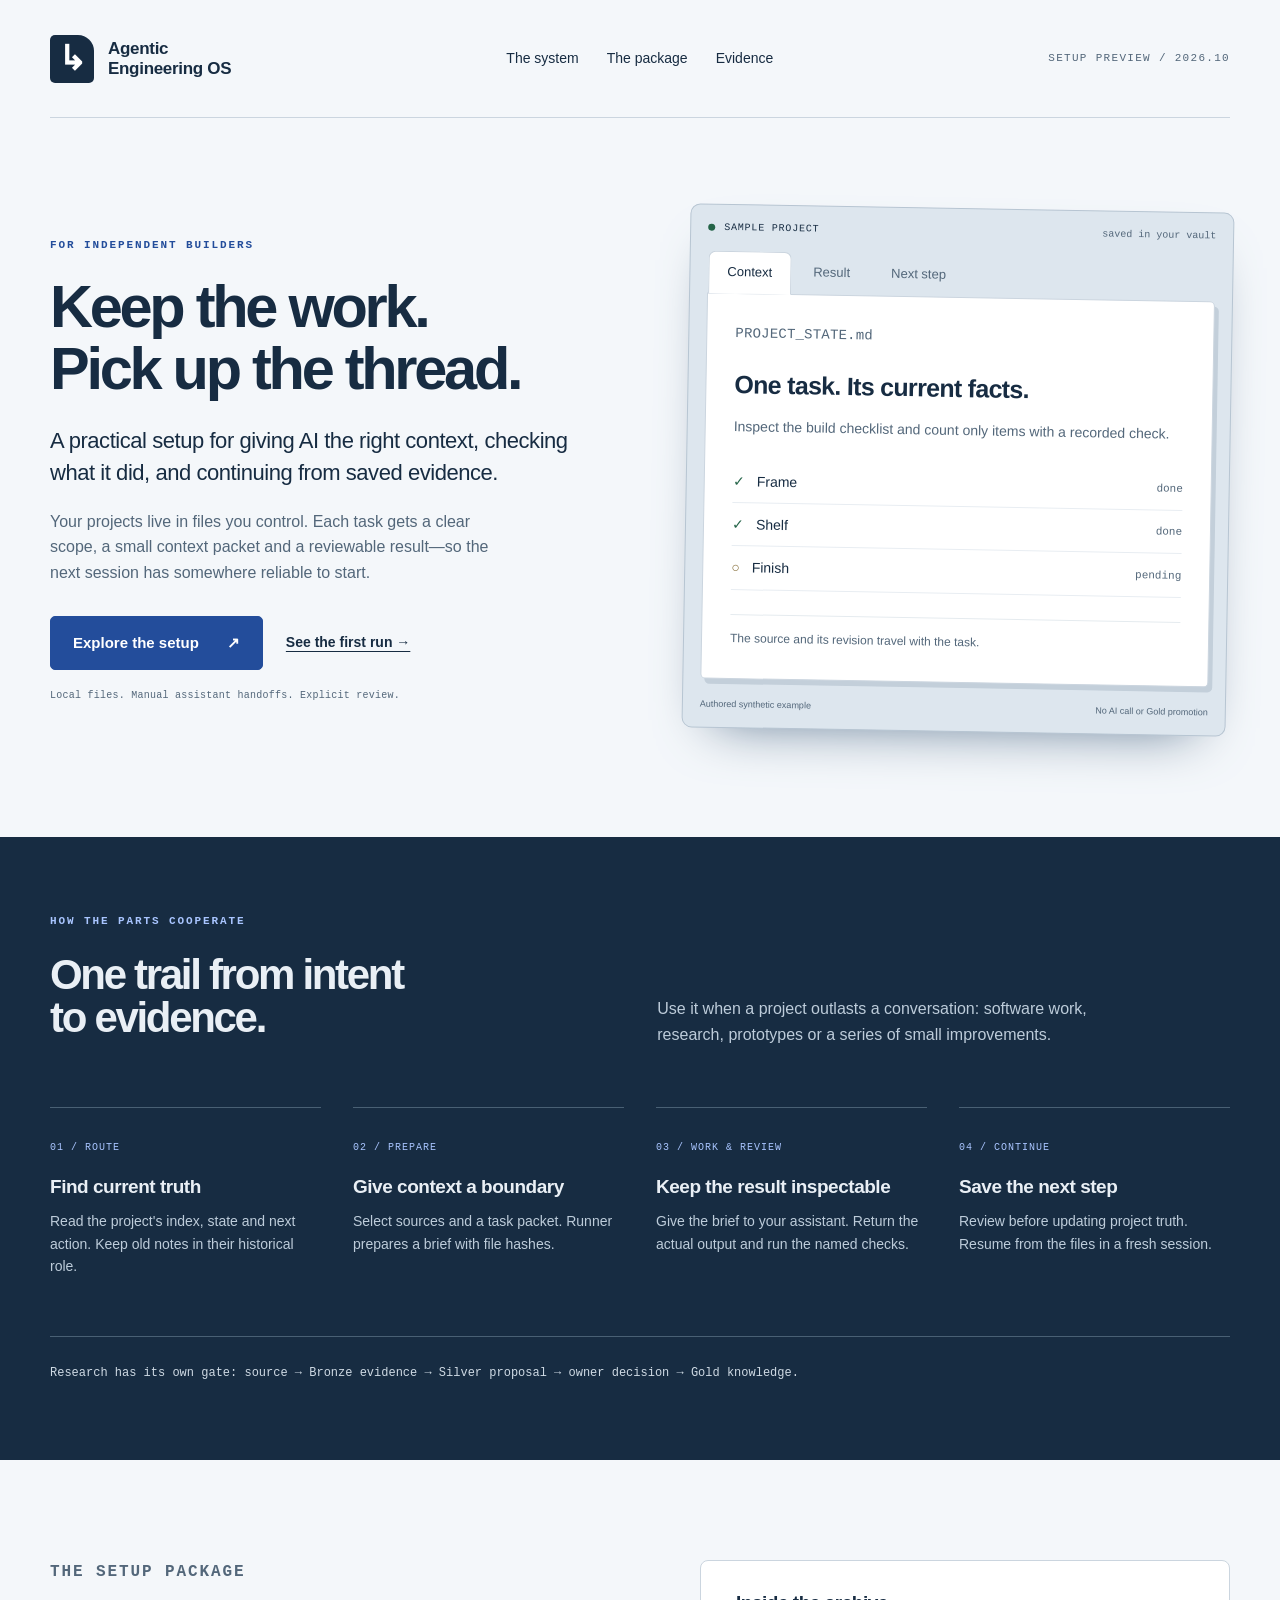
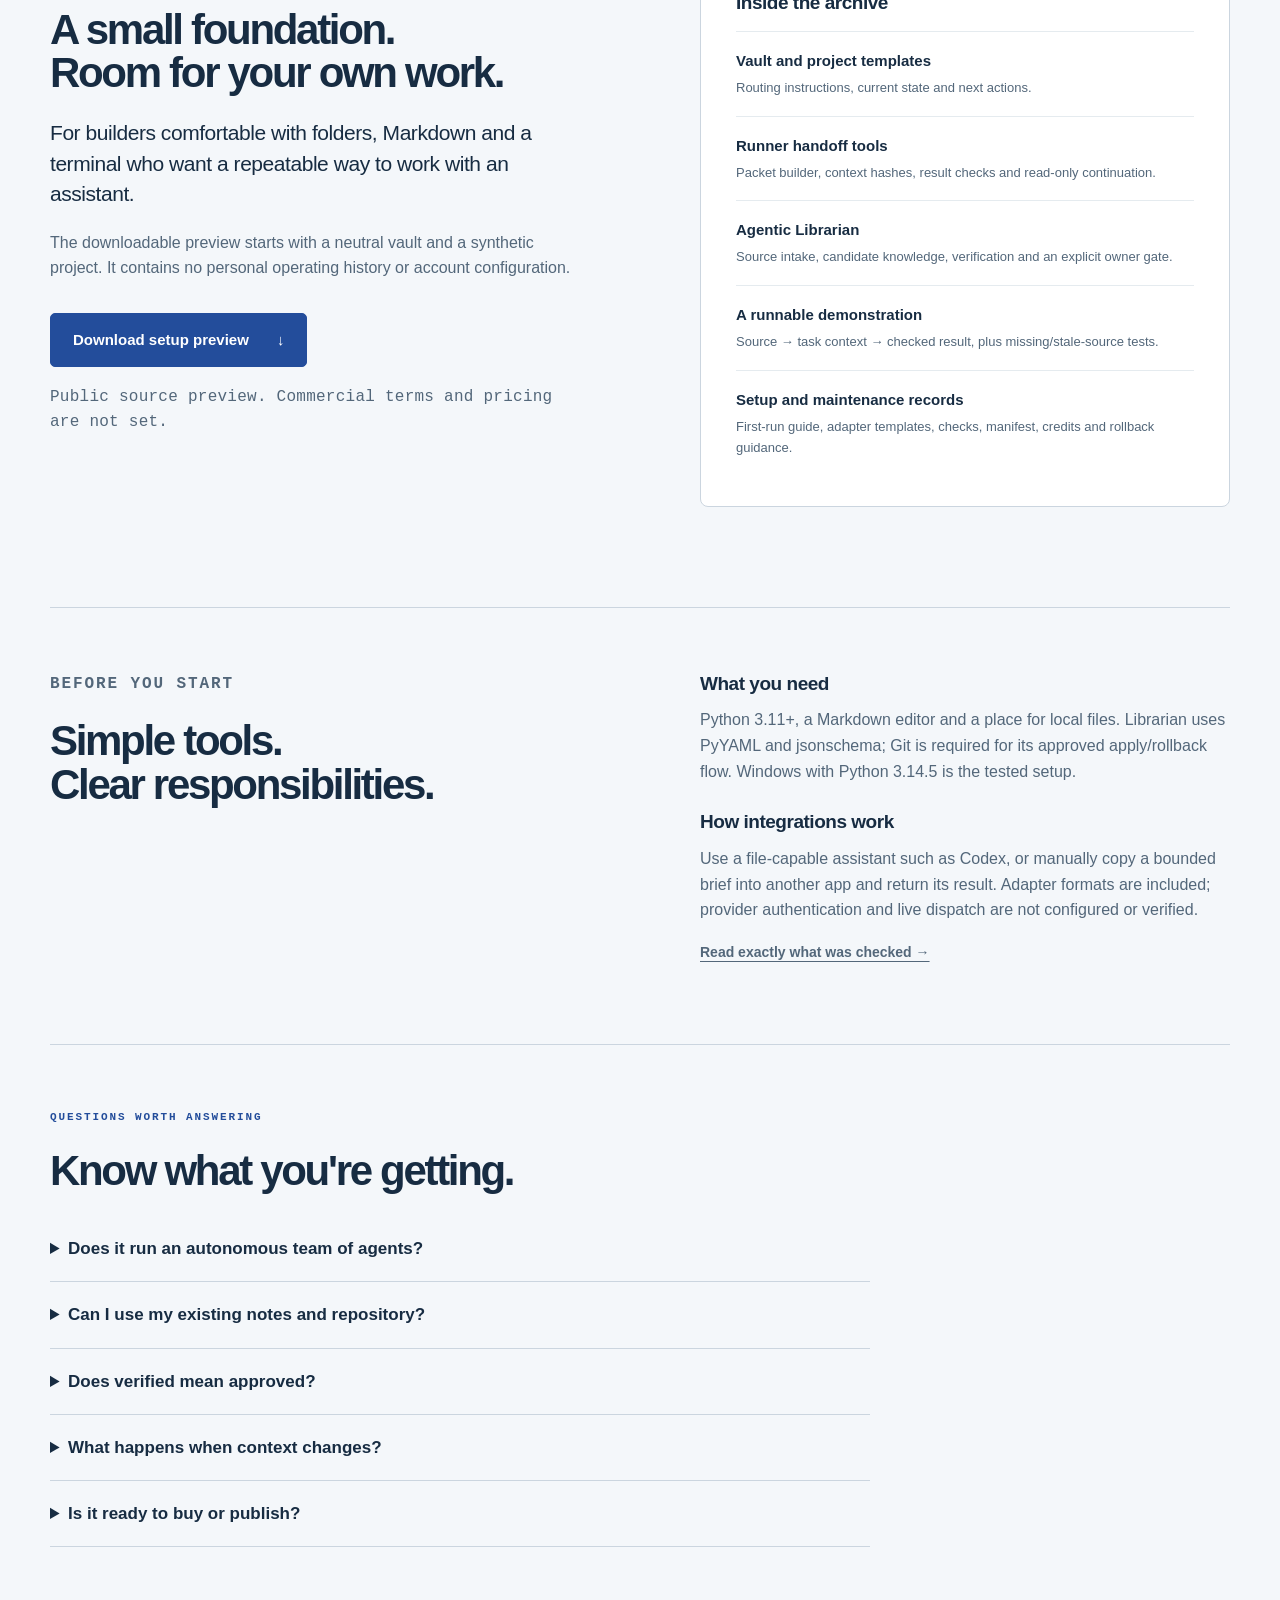
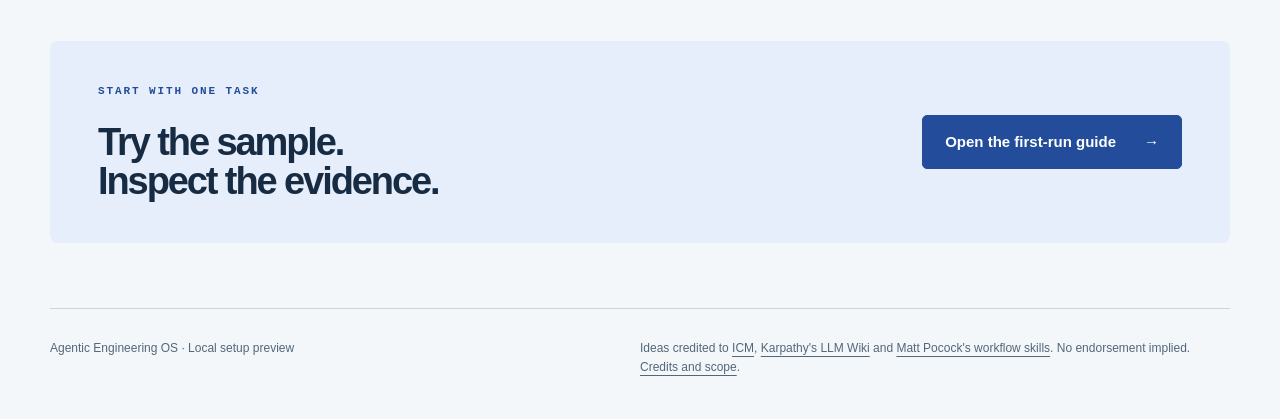
==== site/index.html @ cfbbdd28 "Initial public setup preview" ====
<!doctype html>
<html lang="en">
<head><meta charset="utf-8"><meta name="viewport" content="width=device-width,initial-scale=1"><meta name="description" content="A file-based setup for independent builders coordinating ongoing work with AI."><title>Agentic Engineering OS — a setup for work you can continue</title><link rel="stylesheet" href="style.css"></head>
<body>
<a class="skip" href="#main">Skip to content</a>
<header class="wrap masthead"><a class="brand" href="index.html"><span class="mark" aria-hidden="true">↳</span><span>Agentic<br>Engineering OS</span></a><nav aria-label="Main"><a href="#system">The system</a><a href="#package">The package</a><a href="verification.html">Evidence</a></nav><span class="edition">SETUP PREVIEW / 2026.10</span></header>
<main id="main">
<section class="wrap hero">
 <div class="hero-copy"><p class="eyebrow">FOR INDEPENDENT BUILDERS</p><h1>Keep the work.<br>Pick up the thread.</h1><p class="lead">A practical setup for giving AI the right context, checking what it did, and continuing from saved evidence.</p><p class="intro">Your projects live in files you control. Each task gets a clear scope, a small context packet and a reviewable result—so the next session has somewhere reliable to start.</p><div class="actions"><a class="button" href="#package">Explore the setup <span aria-hidden="true">↗</span></a><a class="text-link" href="first-run.html">See the first run →</a></div><p class="caption">Local files. Manual assistant handoffs. Explicit review.</p></div>
 <div class="preview" aria-label="Interactive synthetic workflow preview"><div class="preview-top"><span class="dot"></span> SAMPLE PROJECT <span>saved in your vault</span></div><div class="tabs" role="tablist" aria-label="Sample project records"><button id="tab-context" role="tab" aria-controls="context" aria-selected="true">Context</button><button id="tab-result" role="tab" aria-controls="result" aria-selected="false" tabindex="-1">Result</button><button id="tab-next" role="tab" aria-controls="next" aria-selected="false" tabindex="-1">Next step</button></div><div class="paper">
  <div id="context" role="tabpanel" aria-labelledby="tab-context"><p class="file">PROJECT_STATE.md</p><h2>One task. Its current facts.</h2><p>Inspect the build checklist and count only items with a recorded check.</p><ul class="checklist"><li><span class="check">✓</span> Frame <span>done</span></li><li><span class="check">✓</span> Shelf <span>done</span></li><li><span class="pending">○</span> Finish <span>pending</span></li></ul><p class="note">The source and its revision travel with the task.</p></div>
  <div id="result" role="tabpanel" aria-labelledby="tab-result" hidden><p class="file">artifacts/report.md</p><h2>Two checked items.<br>One still pending.</h2><p>The demonstration counts the source rows and saves a report with the source path and SHA-256.</p><div class="status">Candidate result saved</div><p class="note">A passed file check is evidence. Independent review and owner acceptance remain separate.</p></div>
  <div id="next" role="tabpanel" aria-labelledby="tab-next" hidden><p class="file">worker_result.json</p><h2>A clear place to continue.</h2><p>Review the remaining item and the pending knowledge proposal. Keep the old source and result intact.</p><div class="status neutral">Owner decision: pending</div><p class="note">A fresh review checks current source bytes. Missing or changed evidence is called out before continuing.</p></div>
 </div><div class="preview-bottom"><span>Authored synthetic example</span><span>No AI call or Gold promotion</span></div></div>
</section>
<section class="band" id="system"><div class="wrap"><div class="section-intro"><p class="eyebrow">HOW THE PARTS COOPERATE</p><h2>One trail from intent<br>to evidence.</h2><p>Use it when a project outlasts a conversation: software work, research, prototypes or a series of small improvements.</p></div><ol class="flow"><li><span>01 / ROUTE</span><h3>Find current truth</h3><p>Read the project's index, state and next action. Keep old notes in their historical role.</p></li><li><span>02 / PREPARE</span><h3>Give context a boundary</h3><p>Select sources and a task packet. Runner prepares a brief with file hashes.</p></li><li><span>03 / WORK & REVIEW</span><h3>Keep the result inspectable</h3><p>Give the brief to your assistant. Return the actual output and run the named checks.</p></li><li><span>04 / CONTINUE</span><h3>Save the next step</h3><p>Review before updating project truth. Resume from the files in a fresh session.</p></li></ol><p class="band-note">Research has its own gate: source → Bronze evidence → Silver proposal → owner decision → Gold knowledge.</p></div></section>
<section class="wrap offer" id="package"><div><p class="eyebrow">THE SETUP PACKAGE</p><h2>A small foundation.<br>Room for your own work.</h2><p class="lead small">For builders comfortable with folders, Markdown and a terminal who want a repeatable way to work with an assistant.</p><p>The downloadable preview starts with a neutral vault and a synthetic project. It contains no personal operating history or account configuration.</p><a class="button" href="downloads/agentic-engineering-os-2026.10.08-public.1.zip" download>Download setup preview <span aria-hidden="true">↓</span></a><p class="caption">Public source preview. Commercial terms and pricing are not set.</p></div><div class="contents"><h3>Inside the archive</h3><ul><li><strong>Vault and project templates</strong><span>Routing instructions, current state and next actions.</span></li><li><strong>Runner handoff tools</strong><span>Packet builder, context hashes, result checks and read-only continuation.</span></li><li><strong>Agentic Librarian</strong><span>Source intake, candidate knowledge, verification and an explicit owner gate.</span></li><li><strong>A runnable demonstration</strong><span>Source → task context → checked result, plus missing/stale-source tests.</span></li><li><strong>Setup and maintenance records</strong><span>First-run guide, adapter templates, checks, manifest, credits and rollback guidance.</span></li></ul></div></section>
<section class="wrap requirements"><div><p class="eyebrow">BEFORE YOU START</p><h2>Simple tools.<br>Clear responsibilities.</h2></div><div><h3>What you need</h3><p>Python 3.11+, a Markdown editor and a place for local files. Librarian uses PyYAML and jsonschema; Git is required for its approved apply/rollback flow. Windows with Python 3.14.5 is the tested setup.</p><h3>How integrations work</h3><p>Use a file-capable assistant such as Codex, or manually copy a bounded brief into another app and return its result. Adapter formats are included; provider authentication and live dispatch are not configured or verified.</p><p><a class="text-link" href="verification.html">Read exactly what was checked →</a></p></div></section>
<section class="wrap faq"><p class="eyebrow">QUESTIONS WORTH ANSWERING</p><h2>Know what you're getting.</h2><details><summary>Does it run an autonomous team of agents?</summary><p>No. The portable tools prepare and verify files. You or your assistant invoke the work. No model, paid service, scheduler or general worker sandbox is installed.</p></details><details><summary>Can I use my existing notes and repository?</summary><p>Yes. Start beside them, run the sample, and bring across only the templates and tools you choose. Keep project code in its existing repository. Never replace an existing vault wholesale.</p></details><details><summary>Does verified mean approved?</summary><p>No. Mechanical checks, independent review, owner acceptance and release are separate. Librarian proposals remain pending until the owner makes the exact decision.</p></details><details><summary>What happens when context changes?</summary><p>The handoff freshness check refuses changed or missing source files. Preserve the old evidence, inspect the change, and prepare a fresh authorized packet. A missing result is unknown, not proof nothing ran.</p></details><details><summary>Is it ready to buy or publish?</summary><p>This is a tested local setup preview. Pricing, commercial license/distribution terms and any support offer still need an owner decision. No customer outcomes, performance guarantees or live integrations are claimed.</p></details></section>
<section class="wrap closing"><div><p class="eyebrow">START WITH ONE TASK</p><h2>Try the sample.<br>Inspect the evidence.</h2></div><a class="button" href="first-run.html">Open the first-run guide <span aria-hidden="true">→</span></a></section>
</main><footer class="wrap"><p>Agentic Engineering OS · Local setup preview</p><p>Ideas credited to <a href="https://arxiv.org/abs/2603.16021v2">ICM</a>, <a href="https://gist.github.com/karpathy/442a6bf555914893e9891c11519de94f">Karpathy's LLM Wiki</a> and <a href="https://github.com/mattpocock/skills">Matt Pocock's workflow skills</a>. No endorsement implied. <a href="sources.html">Credits and scope</a>.</p></footer><script src="preview.js"></script>
</body></html>
---- site/style.css ----
:root{--paper:#f4f7fa;--ink:#172c42;--muted:#53677a;--line:#cbd5df;--blue:#234d9b;--blue-soft:#e6eefb;--green:#246448;--white:#fff;--sans:"Segoe UI",Arial,sans-serif;--display:Arial,"Segoe UI",sans-serif;--mono:Consolas,"Courier New",monospace}*{box-sizing:border-box}html{scroll-behavior:smooth;scroll-padding-top:24px}body{margin:0;background:var(--paper);color:var(--ink);font:17px/1.6 var(--sans)}a{color:inherit;text-underline-offset:4px}button{font:inherit}a:focus-visible,button:focus-visible,summary:focus-visible{outline:3px solid var(--blue);outline-offset:5px}.skip{position:fixed;top:-80px;left:18px;background:white;padding:10px;z-index:10}.skip:focus{top:10px}.wrap{width:min(1180px,calc(100% - 72px));margin-inline:auto}.masthead{display:flex;align-items:center;justify-content:space-between;gap:25px;min-height:118px;border-bottom:1px solid var(--line)}.brand{display:flex;align-items:center;gap:14px;text-decoration:none;font-weight:650;line-height:1.15;letter-spacing:-.3px;font-size:17px}.mark{width:44px;height:48px;background:var(--ink);color:white;display:grid;place-items:center;font-size:34px;border-radius:5px 16px 5px 5px}.masthead nav{display:flex;gap:28px;font-size:14px}.masthead nav a{text-decoration:none}.masthead nav a:hover{text-decoration:underline}.edition,.eyebrow,.file,.flow>li>span,.caption{font-family:var(--mono);font-size:11px;letter-spacing:1.3px}.edition{color:var(--muted)}.hero{display:grid;grid-template-columns:1.04fr 1fr;gap:70px;align-items:center;padding-block:90px 105px}.eyebrow{font-size:11px;letter-spacing:1.9px;color:var(--blue);font-weight:bold;margin:0 0 22px}h1,h2,h3,p{margin-top:0}h1,h2{font-family:var(--display);letter-spacing:-.055em;line-height:1.03}h1{font-size:clamp(45px,4.65vw,65px);margin-bottom:26px}h2{font-size:42px;margin-bottom:24px}h3{font-size:19px;letter-spacing:-.025em;line-height:1.25;margin-bottom:12px}.lead{font-size:22px;line-height:1.45;letter-spacing:-.45px;margin-bottom:20px}.intro{color:var(--muted);font-size:16px;max-width:440px}.actions{display:flex;align-items:center;gap:23px;flex-wrap:wrap;margin-top:30px}.button{display:inline-flex;align-items:center;justify-content:space-between;gap:28px;min-height:54px;background:var(--blue);color:white;padding:13px 22px;border:1px solid var(--blue);border-radius:5px;text-decoration:none;font-size:15px;font-weight:600}.button:hover{background:#193b7b}.text-link{font-size:14px;font-weight:600}.caption{font-size:10px;color:var(--muted);letter-spacing:.25px;margin:18px 0 0}.preview{background:#dde6ee;border:1px solid #b7c5d2;border-radius:10px;box-shadow:0 24px 55px -32px #526d89;transform:rotate(1deg);max-width:100%;padding:0 17px 16px}.preview-top{display:flex;gap:9px;align-items:center;padding:17px 0;font:10px var(--mono);letter-spacing:.8px}.preview-top>span:last-child{margin-left:auto;letter-spacing:0;color:var(--muted)}.dot{height:7px;width:7px;border-radius:50%;background:var(--green)}.tabs{display:flex;gap:3px;padding-left:1px}.tabs button{border:1px solid transparent;background:none;font-size:13px;padding:10px 18px;cursor:pointer;color:var(--muted);border-radius:7px 7px 0 0}.tabs [aria-selected=true]{background:var(--white);color:var(--ink);border-color:var(--line);border-bottom-color:white;position:relative;top:1px}.paper{background:white;border:1px solid var(--line);border-radius:0 5px 5px 5px;padding:28px 28px 18px;min-height:365px;box-shadow:4px 5px 0 #c3cfda}.file{color:var(--muted);font-size:10px;letter-spacing:.2px;margin-bottom:25px}.paper h2{font:600 25px/1.2 var(--sans);letter-spacing:-.7px;margin-bottom:16px}.paper p{font-size:14px;color:var(--muted)}.paper .note{margin-top:24px;font-size:12px;border-top:1px solid #e5ebef;padding-top:14px}.checklist{list-style:none;padding:0;margin:22px 0}.checklist li{display:flex;align-items:center;gap:12px;font-size:14px;padding:10px 0;border-bottom:1px solid #e8edf2}.checklist li>span:last-child{margin-left:auto;font:11px var(--mono);color:var(--muted)}.check{color:var(--green)}.pending{color:#846c36}.preview-bottom{display:flex;justify-content:space-between;gap:10px;margin-top:18px;font-size:9px;color:var(--muted)}.status{background:var(--blue-soft);color:var(--blue);font:12px var(--mono);padding:16px;margin-top:25px;border-left:3px solid var(--blue)}.status.neutral{background:#eff2f5;color:var(--ink);border-color:#8295a7}.band{background:var(--ink);color:#e9eff5;padding:76px 0}.band .eyebrow{color:#a9c5ff}.section-intro{display:grid;grid-template-columns:1fr 1.2fr;column-gap:130px;align-items:end}.section-intro .eyebrow{grid-column:1/-1}.section-intro p:last-child{max-width:440px;color:#bdccda;font-size:16px}.flow{padding:0;list-style:none;display:grid;grid-template-columns:repeat(4,1fr);gap:32px;margin:44px 0}.flow>li{border-top:1px solid #496074;padding-top:23px}.flow>li>span{color:#a9c5ff;font-size:10px;letter-spacing:1px}.flow h3{margin-top:16px;font-size:19px}.flow p{font-size:14px;color:#bdccda;line-height:1.6}.band-note{font:12px/1.8 var(--mono);padding-top:26px;border-top:1px solid #496074;color:#cfdae4;margin-bottom:0}.offer{padding-block:100px;display:grid;grid-template-columns:1fr 1fr;gap:120px}.offer p{font-size:16px;color:var(--muted)}.offer .small{font-size:21px;color:var(--ink)}.offer .button{margin-top:16px}.contents{background:white;border:1px solid var(--line);padding:30px 35px;border-radius:8px}.contents h3{margin-bottom:16px}.contents ul{list-style:none;padding:0;margin:0}.contents li{padding:17px 0;border-top:1px solid #e5ebef}.contents strong{display:block;font-size:15px;font-weight:600}.contents span{display:block;color:var(--muted);font-size:13px;margin-top:5px}.requirements{border-top:1px solid var(--line);padding-block:64px;display:grid;grid-template-columns:1fr 1fr;gap:120px}.requirements p{font-size:16px;color:var(--muted)}.requirements h3:not(:first-child){margin-top:26px}.faq{border-top:1px solid var(--line);padding-block:64px}.faq details{max-width:820px;border-bottom:1px solid var(--line);padding:19px 0}.faq summary{font-size:17px;font-weight:600;cursor:pointer}.faq details p{color:var(--muted);font-size:15px;margin:16px 0 2px;max-width:740px}.closing{margin-top:30px;margin-bottom:65px;padding:42px 48px;background:var(--blue-soft);border-radius:8px;display:flex;align-items:center;justify-content:space-between;gap:30px}.closing h2{margin-bottom:0;font-size:38px}footer{padding-block:30px;border-top:1px solid var(--line);font-size:12px;color:var(--muted);display:flex;justify-content:space-between;gap:65px}footer p:last-child{max-width:590px}.document{max-width:850px;padding-block:64px}.document h1{font-size:48px}.document h2{font-size:27px;margin-top:40px;letter-spacing:-1px}.document p,.document li{font-size:16px}.document code{font:13px var(--mono);overflow-wrap:anywhere}.document pre{background:#e6edf3;padding:20px;overflow:auto;border-radius:5px}.document table{border-collapse:collapse;width:100%;font-size:14px}.document th,.document td{border-bottom:1px solid var(--line);text-align:left;padding:12px 10px;vertical-align:top} [hidden]{display:none!important}@media(max-width:1000px){.edition{display:none}.hero{gap:35px;padding-block:60px}.offer,.requirements{gap:60px}.section-intro{column-gap:50px}.preview{transform:none}.paper{padding:23px;min-height:370px}.preview-top>span:last-child{display:none}.flow{gap:22px}.flow h3{font-size:17px}}@media(max-width:740px){.wrap{width:calc(100% - 36px)}.masthead{min-height:95px;gap:15px}.brand{font-size:14px;gap:9px}.mark{width:34px;height:39px;font-size:28px}.masthead nav{gap:15px;font-size:12px}.masthead nav a:first-child{display:none}.hero{display:block;padding-block:47px 55px}.hero-copy{max-width:560px}h1{font-size:48px;letter-spacing:-2.8px}h2{font-size:35px}.lead{font-size:20px}.intro{max-width:none}.preview{margin-top:43px}.paper{min-height:345px}.preview-bottom{font-size:8px}.band{padding-block:48px}.section-intro{display:block}.section-intro p:last-child{max-width:none}.flow{grid-template-columns:1fr 1fr;gap:22px;margin:28px 0}.flow h3{font-size:18px}.flow p{font-size:13px}.offer{display:block;padding-block:55px}.contents{margin-top:36px;padding:25px}.requirements{display:block;padding-block:46px}.requirements>div:last-child{margin-top:30px}.faq{padding-block:44px}.faq summary{font-size:16px}.closing{display:block;padding:28px;margin-bottom:40px}.closing .button{margin-top:30px}.closing h2{font-size:33px}footer{display:block;padding-top:25px}footer p:last-child{max-width:none}.document{padding-top:40px}.document h1{font-size:39px}.document table{font-size:12px}.document td,.document th{padding:9px 6px}}@media(prefers-reduced-motion:reduce){html{scroll-behavior:auto}}
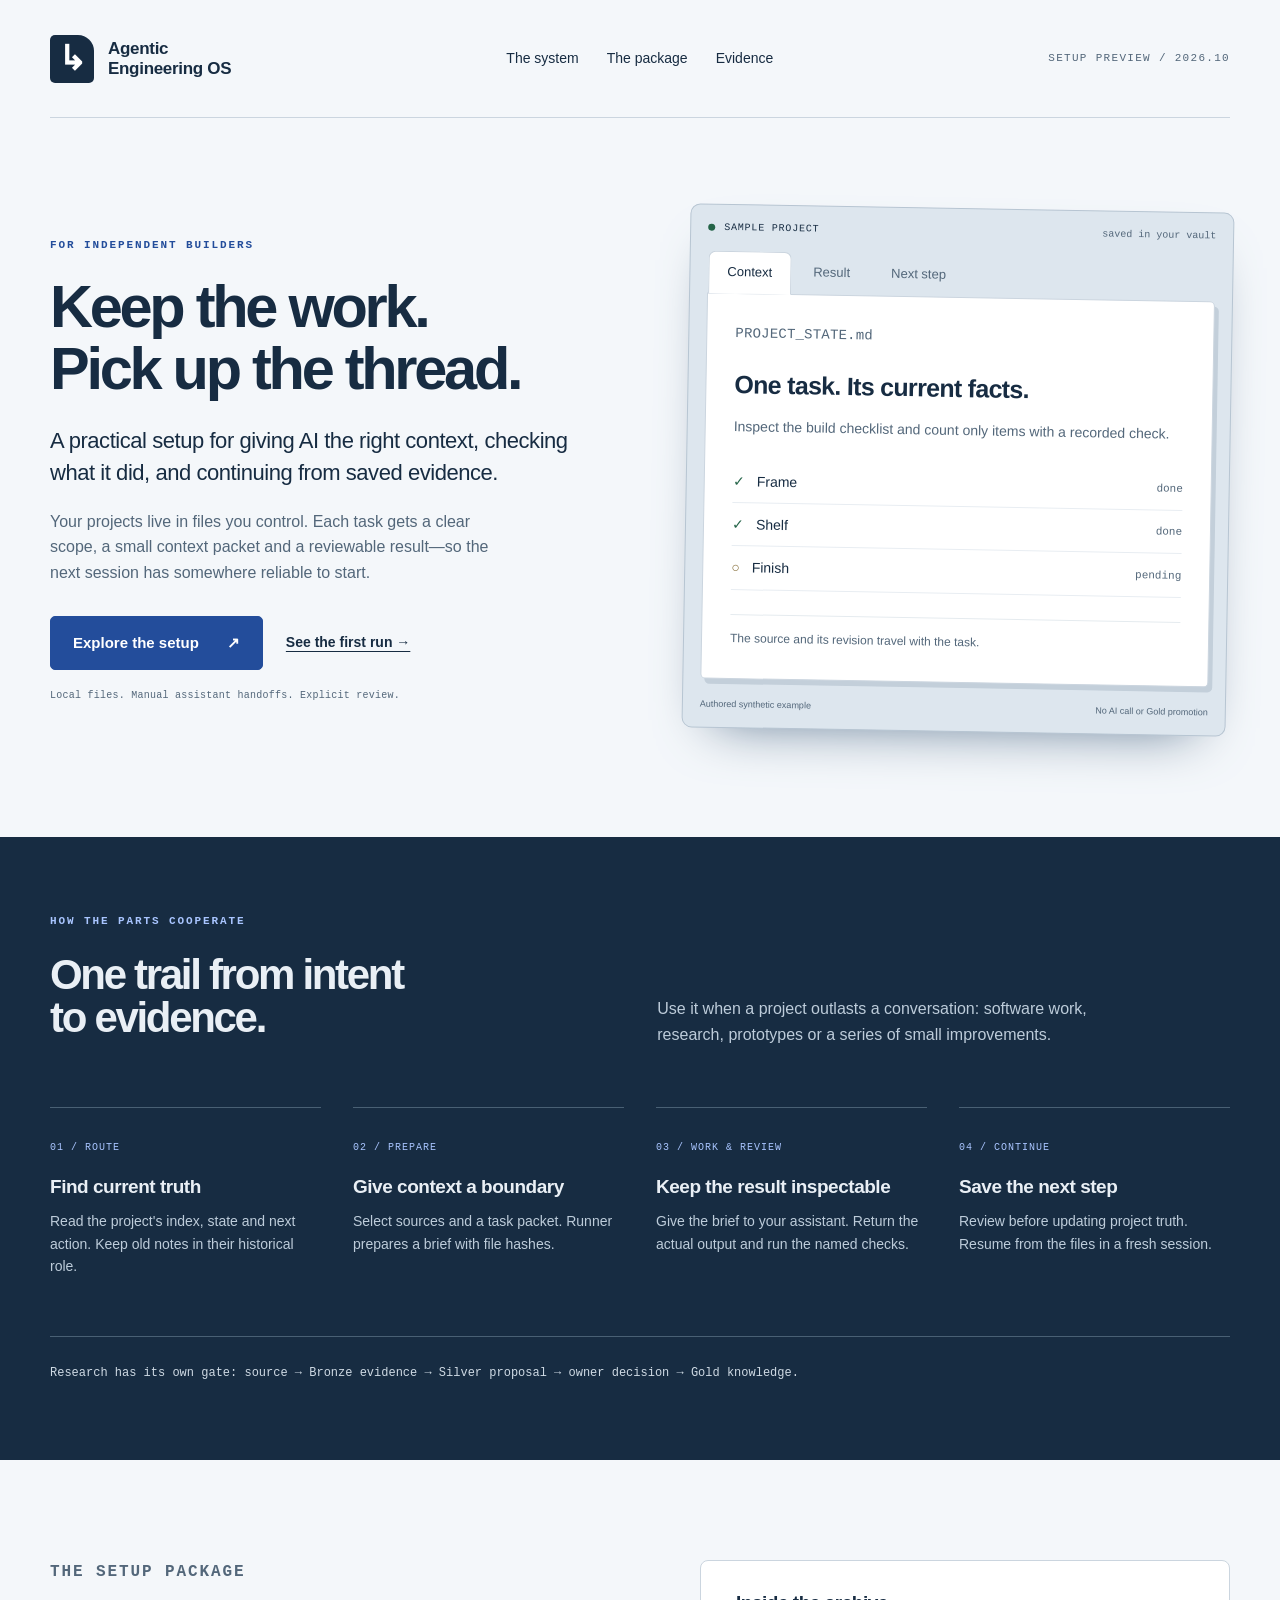
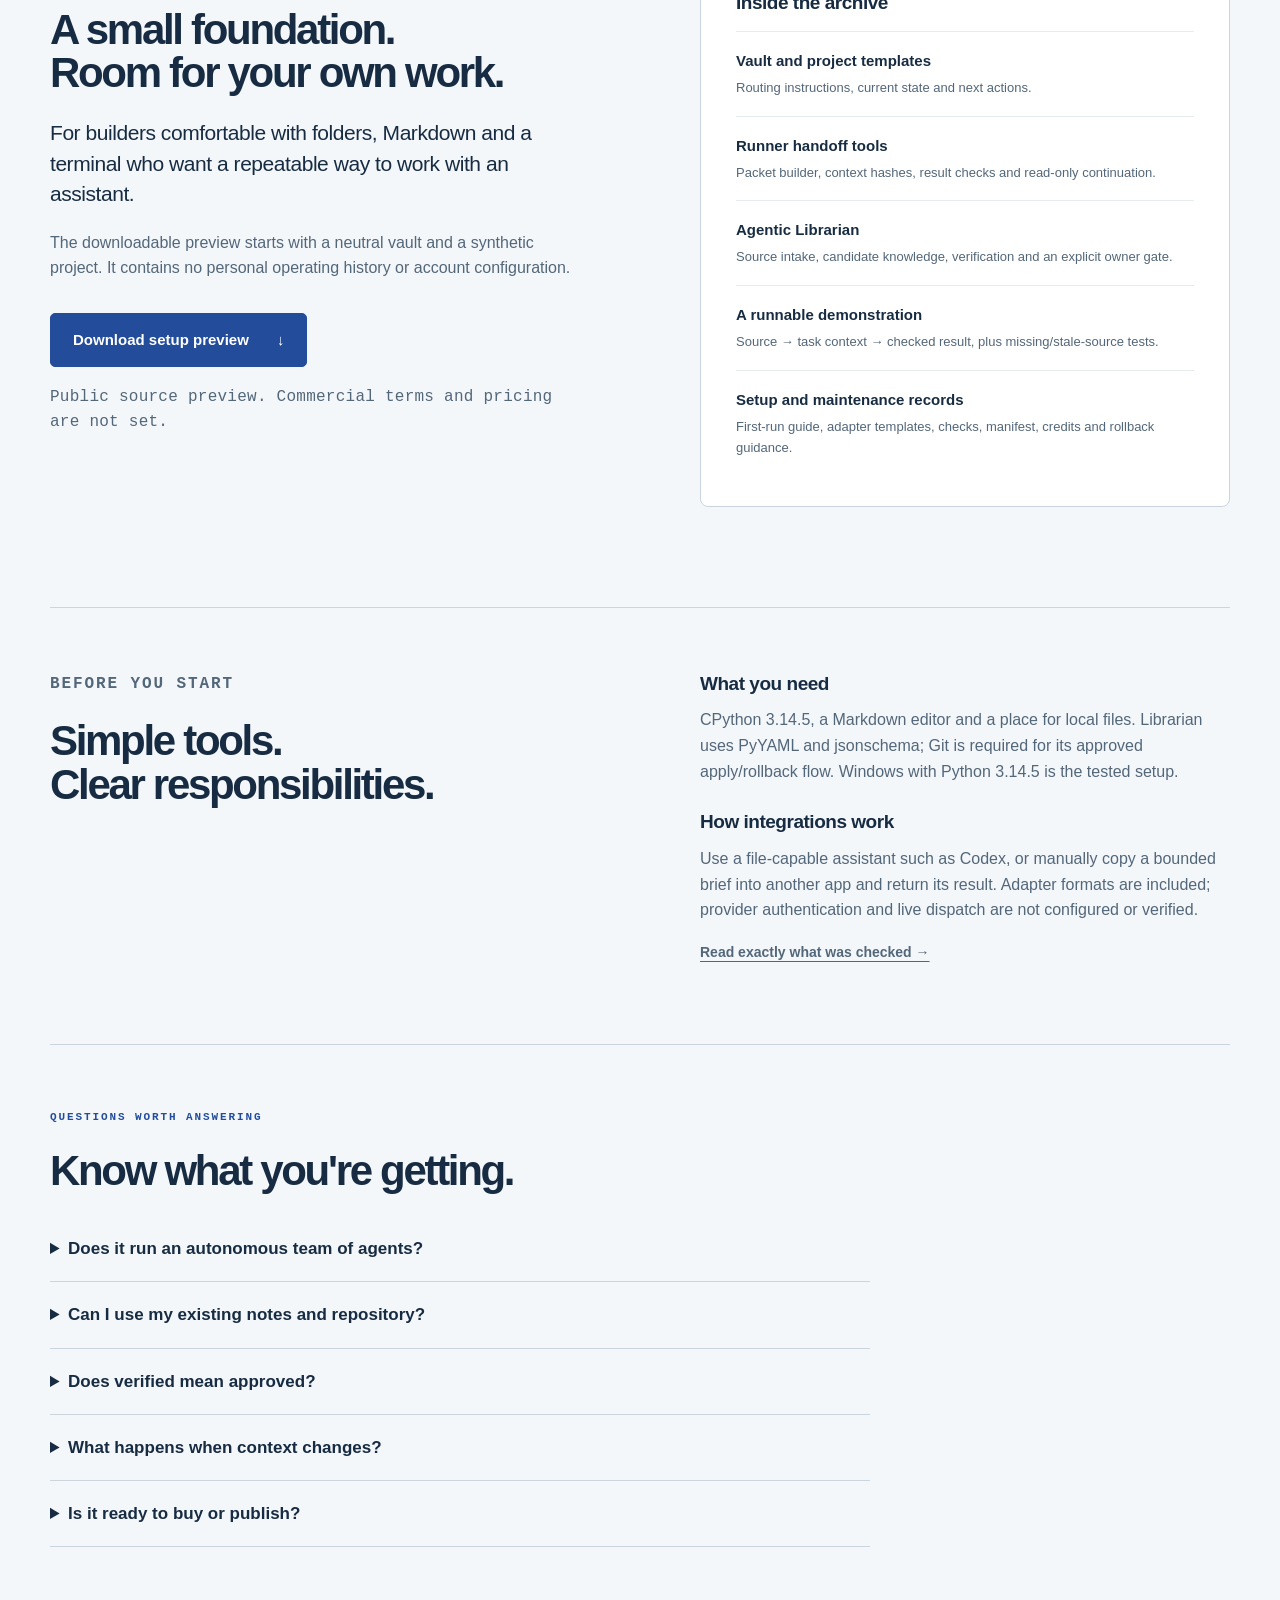
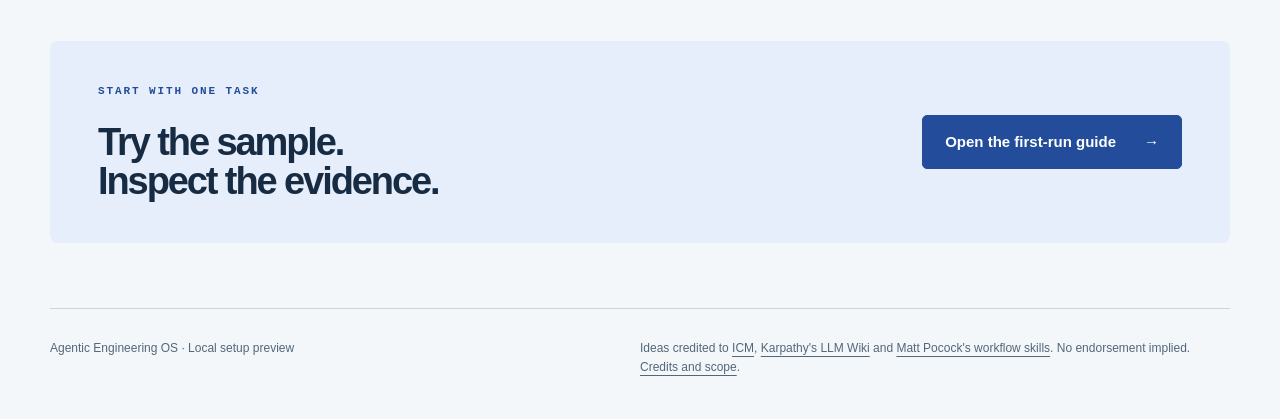
==== commit 8fa47968: "Repair AEOS integrity gates and document the actual workflow" ====
--- a/site/index.html
+++ b/site/index.html
@@ -1,22 +1,22 @@
-<!doctype html>
-<html lang="en">
-<head><meta charset="utf-8"><meta name="viewport" content="width=device-width,initial-scale=1"><meta name="description" content="A file-based setup for independent builders coordinating ongoing work with AI."><title>Agentic Engineering OS — a setup for work you can continue</title><link rel="stylesheet" href="style.css"></head>
-<body>
-<a class="skip" href="#main">Skip to content</a>
-<header class="wrap masthead"><a class="brand" href="index.html"><span class="mark" aria-hidden="true">↳</span><span>Agentic<br>Engineering OS</span></a><nav aria-label="Main"><a href="#system">The system</a><a href="#package">The package</a><a href="verification.html">Evidence</a></nav><span class="edition">SETUP PREVIEW / 2026.10</span></header>
-<main id="main">
-<section class="wrap hero">
- <div class="hero-copy"><p class="eyebrow">FOR INDEPENDENT BUILDERS</p><h1>Keep the work.<br>Pick up the thread.</h1><p class="lead">A practical setup for giving AI the right context, checking what it did, and continuing from saved evidence.</p><p class="intro">Your projects live in files you control. Each task gets a clear scope, a small context packet and a reviewable result—so the next session has somewhere reliable to start.</p><div class="actions"><a class="button" href="#package">Explore the setup <span aria-hidden="true">↗</span></a><a class="text-link" href="first-run.html">See the first run →</a></div><p class="caption">Local files. Manual assistant handoffs. Explicit review.</p></div>
- <div class="preview" aria-label="Interactive synthetic workflow preview"><div class="preview-top"><span class="dot"></span> SAMPLE PROJECT <span>saved in your vault</span></div><div class="tabs" role="tablist" aria-label="Sample project records"><button id="tab-context" role="tab" aria-controls="context" aria-selected="true">Context</button><button id="tab-result" role="tab" aria-controls="result" aria-selected="false" tabindex="-1">Result</button><button id="tab-next" role="tab" aria-controls="next" aria-selected="false" tabindex="-1">Next step</button></div><div class="paper">
-  <div id="context" role="tabpanel" aria-labelledby="tab-context"><p class="file">PROJECT_STATE.md</p><h2>One task. Its current facts.</h2><p>Inspect the build checklist and count only items with a recorded check.</p><ul class="checklist"><li><span class="check">✓</span> Frame <span>done</span></li><li><span class="check">✓</span> Shelf <span>done</span></li><li><span class="pending">○</span> Finish <span>pending</span></li></ul><p class="note">The source and its revision travel with the task.</p></div>
-  <div id="result" role="tabpanel" aria-labelledby="tab-result" hidden><p class="file">artifacts/report.md</p><h2>Two checked items.<br>One still pending.</h2><p>The demonstration counts the source rows and saves a report with the source path and SHA-256.</p><div class="status">Candidate result saved</div><p class="note">A passed file check is evidence. Independent review and owner acceptance remain separate.</p></div>
-  <div id="next" role="tabpanel" aria-labelledby="tab-next" hidden><p class="file">worker_result.json</p><h2>A clear place to continue.</h2><p>Review the remaining item and the pending knowledge proposal. Keep the old source and result intact.</p><div class="status neutral">Owner decision: pending</div><p class="note">A fresh review checks current source bytes. Missing or changed evidence is called out before continuing.</p></div>
- </div><div class="preview-bottom"><span>Authored synthetic example</span><span>No AI call or Gold promotion</span></div></div>
-</section>
-<section class="band" id="system"><div class="wrap"><div class="section-intro"><p class="eyebrow">HOW THE PARTS COOPERATE</p><h2>One trail from intent<br>to evidence.</h2><p>Use it when a project outlasts a conversation: software work, research, prototypes or a series of small improvements.</p></div><ol class="flow"><li><span>01 / ROUTE</span><h3>Find current truth</h3><p>Read the project's index, state and next action. Keep old notes in their historical role.</p></li><li><span>02 / PREPARE</span><h3>Give context a boundary</h3><p>Select sources and a task packet. Runner prepares a brief with file hashes.</p></li><li><span>03 / WORK & REVIEW</span><h3>Keep the result inspectable</h3><p>Give the brief to your assistant. Return the actual output and run the named checks.</p></li><li><span>04 / CONTINUE</span><h3>Save the next step</h3><p>Review before updating project truth. Resume from the files in a fresh session.</p></li></ol><p class="band-note">Research has its own gate: source → Bronze evidence → Silver proposal → owner decision → Gold knowledge.</p></div></section>
-<section class="wrap offer" id="package"><div><p class="eyebrow">THE SETUP PACKAGE</p><h2>A small foundation.<br>Room for your own work.</h2><p class="lead small">For builders comfortable with folders, Markdown and a terminal who want a repeatable way to work with an assistant.</p><p>The downloadable preview starts with a neutral vault and a synthetic project. It contains no personal operating history or account configuration.</p><a class="button" href="downloads/agentic-engineering-os-2026.10.08-public.1.zip" download>Download setup preview <span aria-hidden="true">↓</span></a><p class="caption">Public source preview. Commercial terms and pricing are not set.</p></div><div class="contents"><h3>Inside the archive</h3><ul><li><strong>Vault and project templates</strong><span>Routing instructions, current state and next actions.</span></li><li><strong>Runner handoff tools</strong><span>Packet builder, context hashes, result checks and read-only continuation.</span></li><li><strong>Agentic Librarian</strong><span>Source intake, candidate knowledge, verification and an explicit owner gate.</span></li><li><strong>A runnable demonstration</strong><span>Source → task context → checked result, plus missing/stale-source tests.</span></li><li><strong>Setup and maintenance records</strong><span>First-run guide, adapter templates, checks, manifest, credits and rollback guidance.</span></li></ul></div></section>
-<section class="wrap requirements"><div><p class="eyebrow">BEFORE YOU START</p><h2>Simple tools.<br>Clear responsibilities.</h2></div><div><h3>What you need</h3><p>Python 3.11+, a Markdown editor and a place for local files. Librarian uses PyYAML and jsonschema; Git is required for its approved apply/rollback flow. Windows with Python 3.14.5 is the tested setup.</p><h3>How integrations work</h3><p>Use a file-capable assistant such as Codex, or manually copy a bounded brief into another app and return its result. Adapter formats are included; provider authentication and live dispatch are not configured or verified.</p><p><a class="text-link" href="verification.html">Read exactly what was checked →</a></p></div></section>
-<section class="wrap faq"><p class="eyebrow">QUESTIONS WORTH ANSWERING</p><h2>Know what you're getting.</h2><details><summary>Does it run an autonomous team of agents?</summary><p>No. The portable tools prepare and verify files. You or your assistant invoke the work. No model, paid service, scheduler or general worker sandbox is installed.</p></details><details><summary>Can I use my existing notes and repository?</summary><p>Yes. Start beside them, run the sample, and bring across only the templates and tools you choose. Keep project code in its existing repository. Never replace an existing vault wholesale.</p></details><details><summary>Does verified mean approved?</summary><p>No. Mechanical checks, independent review, owner acceptance and release are separate. Librarian proposals remain pending until the owner makes the exact decision.</p></details><details><summary>What happens when context changes?</summary><p>The handoff freshness check refuses changed or missing source files. Preserve the old evidence, inspect the change, and prepare a fresh authorized packet. A missing result is unknown, not proof nothing ran.</p></details><details><summary>Is it ready to buy or publish?</summary><p>This is a tested local setup preview. Pricing, commercial license/distribution terms and any support offer still need an owner decision. No customer outcomes, performance guarantees or live integrations are claimed.</p></details></section>
-<section class="wrap closing"><div><p class="eyebrow">START WITH ONE TASK</p><h2>Try the sample.<br>Inspect the evidence.</h2></div><a class="button" href="first-run.html">Open the first-run guide <span aria-hidden="true">→</span></a></section>
-</main><footer class="wrap"><p>Agentic Engineering OS · Local setup preview</p><p>Ideas credited to <a href="https://arxiv.org/abs/2603.16021v2">ICM</a>, <a href="https://gist.github.com/karpathy/442a6bf555914893e9891c11519de94f">Karpathy's LLM Wiki</a> and <a href="https://github.com/mattpocock/skills">Matt Pocock's workflow skills</a>. No endorsement implied. <a href="sources.html">Credits and scope</a>.</p></footer><script src="preview.js"></script>
-</body></html>
+<!doctype html>
+<html lang="en">
+<head><meta charset="utf-8"><meta name="viewport" content="width=device-width,initial-scale=1"><meta name="description" content="A file-based setup for independent builders coordinating ongoing work with AI."><title>Agentic Engineering OS — a setup for work you can continue</title><link rel="stylesheet" href="style.css"></head>
+<body>
+<a class="skip" href="#main">Skip to content</a>
+<header class="wrap masthead"><a class="brand" href="index.html"><span class="mark" aria-hidden="true">↳</span><span>Agentic<br>Engineering OS</span></a><nav aria-label="Main"><a href="#system">The system</a><a href="#package">The package</a><a href="verification.html">Evidence</a></nav><span class="edition">SETUP PREVIEW / 2026.10</span></header>
+<main id="main">
+<section class="wrap hero">
+ <div class="hero-copy"><p class="eyebrow">FOR INDEPENDENT BUILDERS</p><h1>Keep the work.<br>Pick up the thread.</h1><p class="lead">A practical setup for giving AI the right context, checking what it did, and continuing from saved evidence.</p><p class="intro">Your projects live in files you control. Each task gets a clear scope, a small context packet and a reviewable result—so the next session has somewhere reliable to start.</p><div class="actions"><a class="button" href="#package">Explore the setup <span aria-hidden="true">↗</span></a><a class="text-link" href="first-run.html">See the first run →</a></div><p class="caption">Local files. Manual assistant handoffs. Explicit review.</p></div>
+ <div class="preview" aria-label="Interactive synthetic workflow preview"><div class="preview-top"><span class="dot"></span> SAMPLE PROJECT <span>saved in your vault</span></div><div class="tabs" role="tablist" aria-label="Sample project records"><button id="tab-context" role="tab" aria-controls="context" aria-selected="true">Context</button><button id="tab-result" role="tab" aria-controls="result" aria-selected="false" tabindex="-1">Result</button><button id="tab-next" role="tab" aria-controls="next" aria-selected="false" tabindex="-1">Next step</button></div><div class="paper">
+  <div id="context" role="tabpanel" aria-labelledby="tab-context"><p class="file">PROJECT_STATE.md</p><h2>One task. Its current facts.</h2><p>Inspect the build checklist and count only items with a recorded check.</p><ul class="checklist"><li><span class="check">✓</span> Frame <span>done</span></li><li><span class="check">✓</span> Shelf <span>done</span></li><li><span class="pending">○</span> Finish <span>pending</span></li></ul><p class="note">The source and its revision travel with the task.</p></div>
+  <div id="result" role="tabpanel" aria-labelledby="tab-result" hidden><p class="file">artifacts/report.md</p><h2>Two checked items.<br>One still pending.</h2><p>The demonstration counts the source rows and saves a report with the source path and SHA-256.</p><div class="status">Candidate result saved</div><p class="note">A passed file check is evidence. Independent review and owner acceptance remain separate.</p></div>
+  <div id="next" role="tabpanel" aria-labelledby="tab-next" hidden><p class="file">worker_result.json</p><h2>A clear place to continue.</h2><p>Review the remaining item and the pending knowledge proposal. Keep the old source and result intact.</p><div class="status neutral">Owner decision: pending</div><p class="note">A fresh review checks current source bytes. Missing or changed evidence is called out before continuing.</p></div>
+ </div><div class="preview-bottom"><span>Authored synthetic example</span><span>No AI call or Gold promotion</span></div></div>
+</section>
+<section class="band" id="system"><div class="wrap"><div class="section-intro"><p class="eyebrow">HOW THE PARTS COOPERATE</p><h2>One trail from intent<br>to evidence.</h2><p>Use it when a project outlasts a conversation: software work, research, prototypes or a series of small improvements.</p></div><ol class="flow"><li><span>01 / ROUTE</span><h3>Find current truth</h3><p>Read the project's index, state and next action. Keep old notes in their historical role.</p></li><li><span>02 / PREPARE</span><h3>Give context a boundary</h3><p>Select sources and a task packet. Runner prepares a brief with file hashes.</p></li><li><span>03 / WORK & REVIEW</span><h3>Keep the result inspectable</h3><p>Give the brief to your assistant. Return the actual output and run the named checks.</p></li><li><span>04 / CONTINUE</span><h3>Save the next step</h3><p>Review before updating project truth. Resume from the files in a fresh session.</p></li></ol><p class="band-note">Research has its own gate: source → Bronze evidence → Silver proposal → owner decision → Gold knowledge.</p></div></section>
+<section class="wrap offer" id="package"><div><p class="eyebrow">THE SETUP PACKAGE</p><h2>A small foundation.<br>Room for your own work.</h2><p class="lead small">For builders comfortable with folders, Markdown and a terminal who want a repeatable way to work with an assistant.</p><p>The downloadable preview starts with a neutral vault and a synthetic project. It contains no personal operating history or account configuration.</p><a class="button" href="downloads/agentic-engineering-os-2026.10.09-public.2.zip" download>Download setup preview <span aria-hidden="true">↓</span></a><p class="caption">Public source preview. Commercial terms and pricing are not set.</p></div><div class="contents"><h3>Inside the archive</h3><ul><li><strong>Vault and project templates</strong><span>Routing instructions, current state and next actions.</span></li><li><strong>Runner handoff tools</strong><span>Packet builder, context hashes, result checks and read-only continuation.</span></li><li><strong>Agentic Librarian</strong><span>Source intake, candidate knowledge, verification and an explicit owner gate.</span></li><li><strong>A runnable demonstration</strong><span>Source → task context → checked result, plus missing/stale-source tests.</span></li><li><strong>Setup and maintenance records</strong><span>First-run guide, adapter templates, checks, manifest, credits and rollback guidance.</span></li></ul></div></section>
+<section class="wrap requirements"><div><p class="eyebrow">BEFORE YOU START</p><h2>Simple tools.<br>Clear responsibilities.</h2></div><div><h3>What you need</h3><p>CPython 3.14.5, a Markdown editor and a place for local files. Librarian uses PyYAML and jsonschema; Git is required for its approved apply/rollback flow. Windows with Python 3.14.5 is the tested setup.</p><h3>How integrations work</h3><p>Use a file-capable assistant such as Codex, or manually copy a bounded brief into another app and return its result. Adapter formats are included; provider authentication and live dispatch are not configured or verified.</p><p><a class="text-link" href="verification.html">Read exactly what was checked →</a></p></div></section>
+<section class="wrap faq"><p class="eyebrow">QUESTIONS WORTH ANSWERING</p><h2>Know what you're getting.</h2><details><summary>Does it run an autonomous team of agents?</summary><p>No. The portable tools prepare and verify files. You or your assistant invoke the work. No model, paid service, scheduler or general worker sandbox is installed.</p></details><details><summary>Can I use my existing notes and repository?</summary><p>Yes. Start beside them, run the sample, and bring across only the templates and tools you choose. Keep project code in its existing repository. Never replace an existing vault wholesale.</p></details><details><summary>Does verified mean approved?</summary><p>No. Mechanical checks, independent review, owner acceptance and release are separate. Librarian proposals remain pending until the owner makes the exact decision.</p></details><details><summary>What happens when context changes?</summary><p>The handoff freshness check refuses changed or missing source files. Preserve the old evidence, inspect the change, and prepare a fresh authorized packet. A missing result is unknown, not proof nothing ran.</p></details><details><summary>Is it ready to buy or publish?</summary><p>This is a tested local setup preview. Pricing, commercial license/distribution terms and any support offer still need an owner decision. No customer outcomes, performance guarantees or live integrations are claimed.</p></details></section>
+<section class="wrap closing"><div><p class="eyebrow">START WITH ONE TASK</p><h2>Try the sample.<br>Inspect the evidence.</h2></div><a class="button" href="first-run.html">Open the first-run guide <span aria-hidden="true">→</span></a></section>
+</main><footer class="wrap"><p>Agentic Engineering OS · Local setup preview</p><p>Ideas credited to <a href="https://arxiv.org/abs/2603.16021v2">ICM</a>, <a href="https://gist.github.com/karpathy/442a6bf555914893e9891c11519de94f">Karpathy's LLM Wiki</a> and <a href="https://github.com/mattpocock/skills">Matt Pocock's workflow skills</a>. No endorsement implied. <a href="sources.html">Credits and scope</a>.</p></footer><script src="preview.js"></script>
+</body></html>
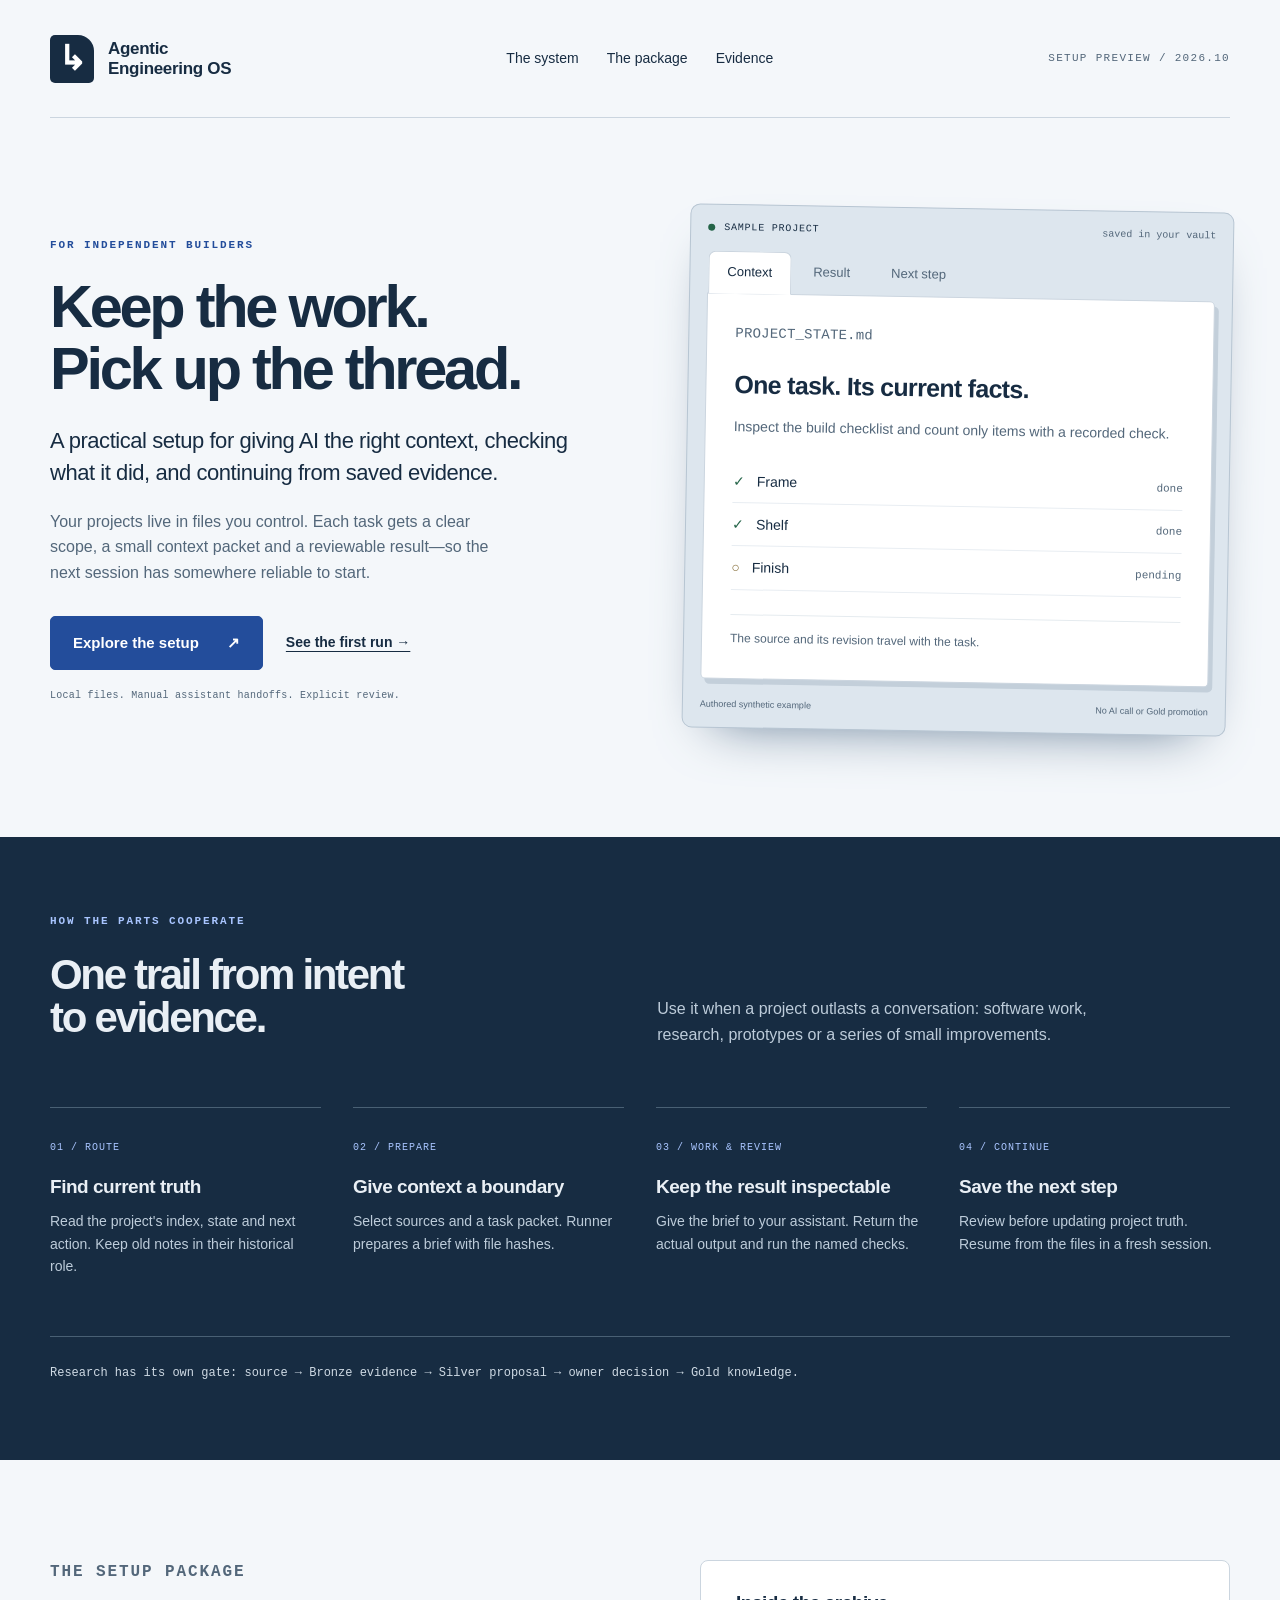
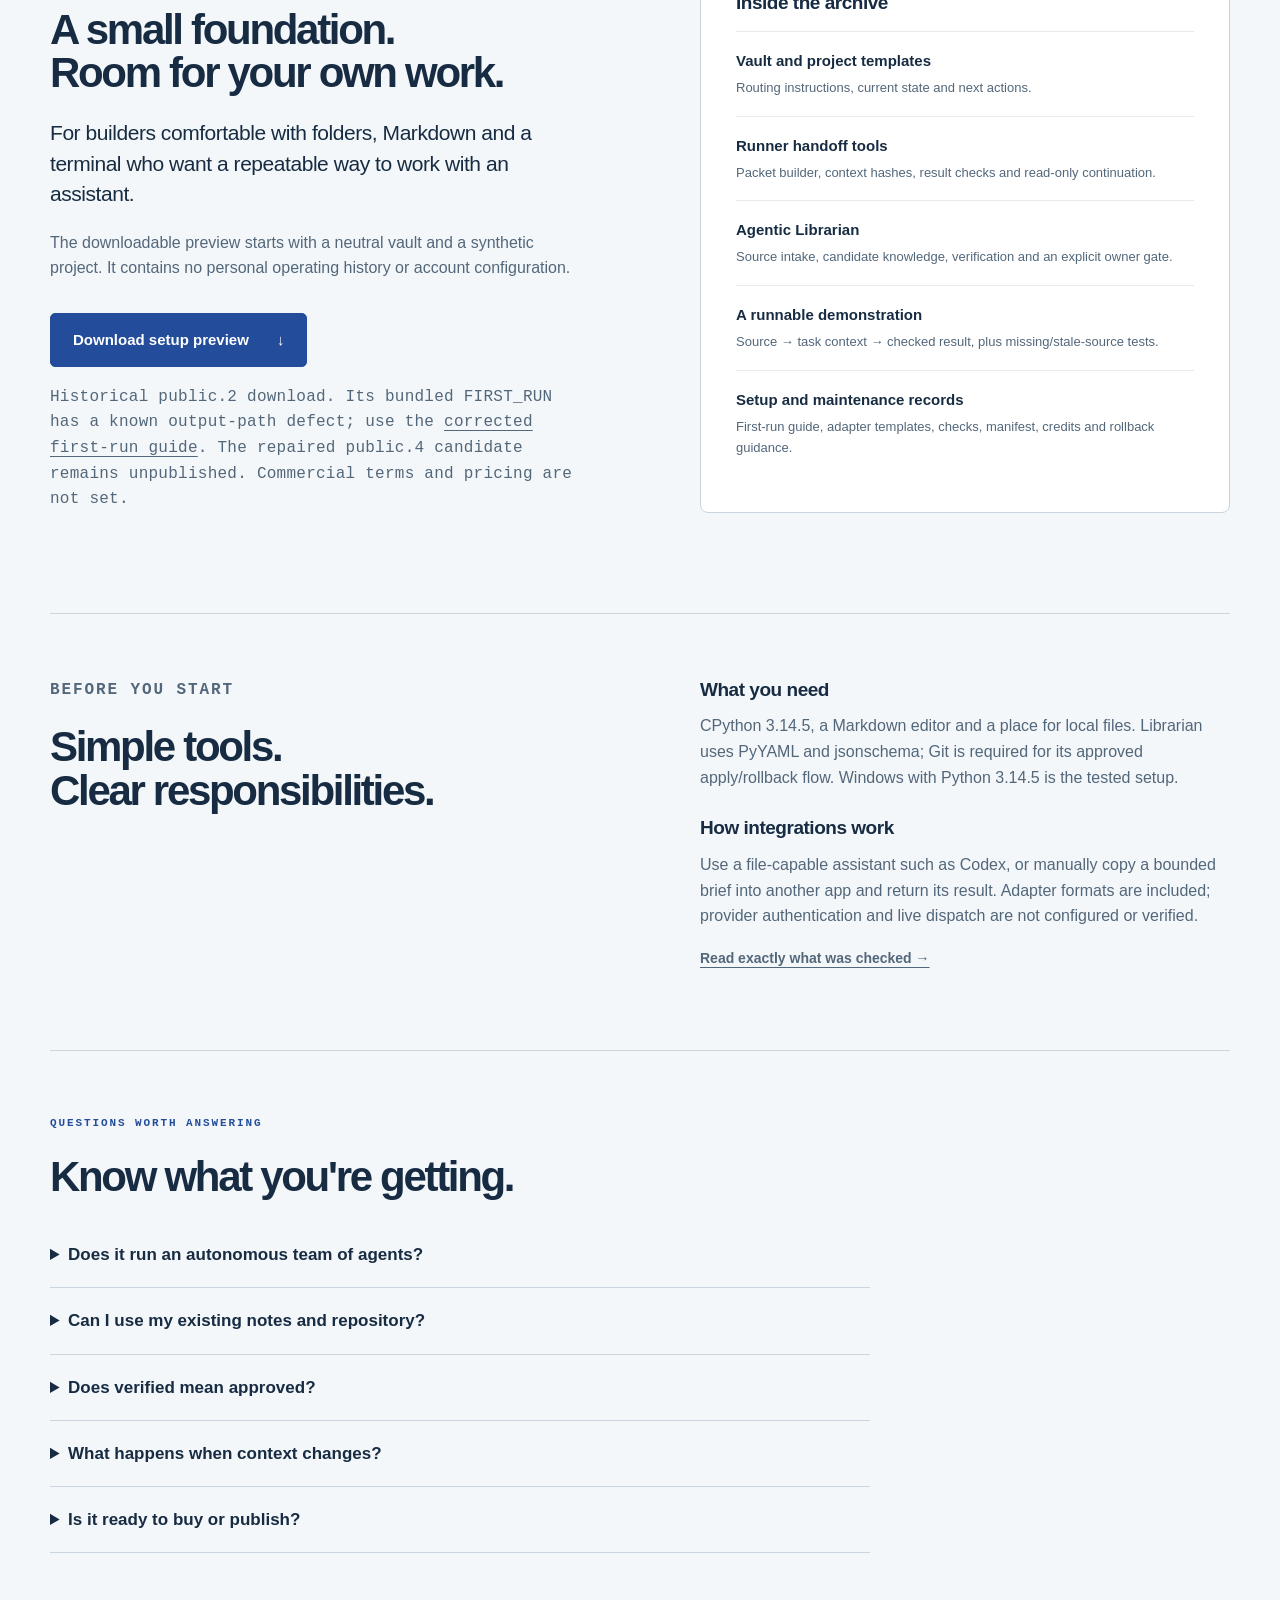
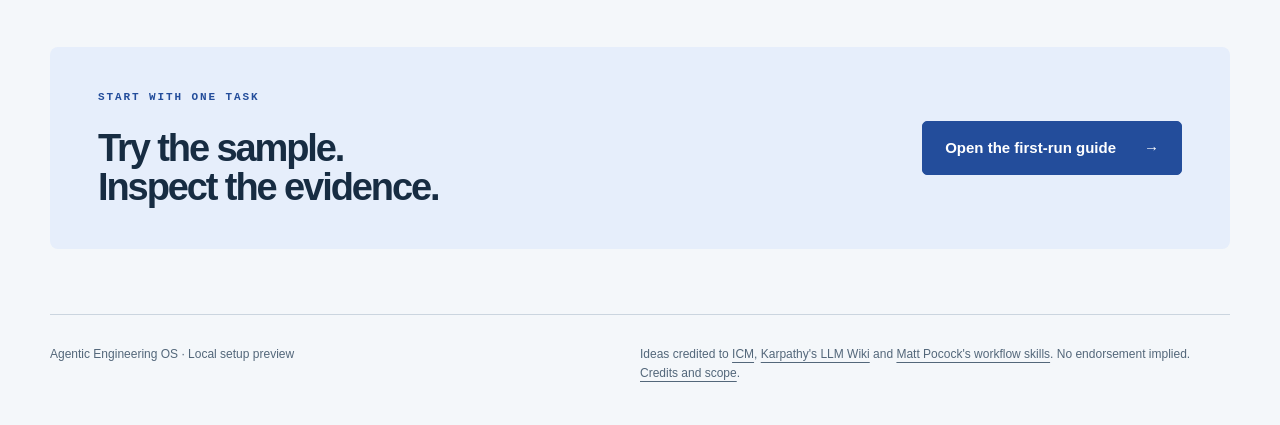
==== commit 9ed45cd6: "Reconcile public.4 readiness and correct primary setup guidance" ====
--- a/site/index.html
+++ b/site/index.html
@@ -14,7 +14,7 @@
  </div><div class="preview-bottom"><span>Authored synthetic example</span><span>No AI call or Gold promotion</span></div></div>
 </section>
 <section class="band" id="system"><div class="wrap"><div class="section-intro"><p class="eyebrow">HOW THE PARTS COOPERATE</p><h2>One trail from intent<br>to evidence.</h2><p>Use it when a project outlasts a conversation: software work, research, prototypes or a series of small improvements.</p></div><ol class="flow"><li><span>01 / ROUTE</span><h3>Find current truth</h3><p>Read the project's index, state and next action. Keep old notes in their historical role.</p></li><li><span>02 / PREPARE</span><h3>Give context a boundary</h3><p>Select sources and a task packet. Runner prepares a brief with file hashes.</p></li><li><span>03 / WORK & REVIEW</span><h3>Keep the result inspectable</h3><p>Give the brief to your assistant. Return the actual output and run the named checks.</p></li><li><span>04 / CONTINUE</span><h3>Save the next step</h3><p>Review before updating project truth. Resume from the files in a fresh session.</p></li></ol><p class="band-note">Research has its own gate: source → Bronze evidence → Silver proposal → owner decision → Gold knowledge.</p></div></section>
-<section class="wrap offer" id="package"><div><p class="eyebrow">THE SETUP PACKAGE</p><h2>A small foundation.<br>Room for your own work.</h2><p class="lead small">For builders comfortable with folders, Markdown and a terminal who want a repeatable way to work with an assistant.</p><p>The downloadable preview starts with a neutral vault and a synthetic project. It contains no personal operating history or account configuration.</p><a class="button" href="downloads/agentic-engineering-os-2026.10.09-public.2.zip" download>Download setup preview <span aria-hidden="true">↓</span></a><p class="caption">Public source preview. Commercial terms and pricing are not set.</p></div><div class="contents"><h3>Inside the archive</h3><ul><li><strong>Vault and project templates</strong><span>Routing instructions, current state and next actions.</span></li><li><strong>Runner handoff tools</strong><span>Packet builder, context hashes, result checks and read-only continuation.</span></li><li><strong>Agentic Librarian</strong><span>Source intake, candidate knowledge, verification and an explicit owner gate.</span></li><li><strong>A runnable demonstration</strong><span>Source → task context → checked result, plus missing/stale-source tests.</span></li><li><strong>Setup and maintenance records</strong><span>First-run guide, adapter templates, checks, manifest, credits and rollback guidance.</span></li></ul></div></section>
+<section class="wrap offer" id="package"><div><p class="eyebrow">THE SETUP PACKAGE</p><h2>A small foundation.<br>Room for your own work.</h2><p class="lead small">For builders comfortable with folders, Markdown and a terminal who want a repeatable way to work with an assistant.</p><p>The downloadable preview starts with a neutral vault and a synthetic project. It contains no personal operating history or account configuration.</p><a class="button" href="downloads/agentic-engineering-os-2026.10.09-public.2.zip" download>Download setup preview <span aria-hidden="true">↓</span></a><p class="caption">Historical public.2 download. Its bundled FIRST_RUN has a known output-path defect; use the <a href="first-run.html">corrected first-run guide</a>. The repaired public.4 candidate remains unpublished. Commercial terms and pricing are not set.</p></div><div class="contents"><h3>Inside the archive</h3><ul><li><strong>Vault and project templates</strong><span>Routing instructions, current state and next actions.</span></li><li><strong>Runner handoff tools</strong><span>Packet builder, context hashes, result checks and read-only continuation.</span></li><li><strong>Agentic Librarian</strong><span>Source intake, candidate knowledge, verification and an explicit owner gate.</span></li><li><strong>A runnable demonstration</strong><span>Source → task context → checked result, plus missing/stale-source tests.</span></li><li><strong>Setup and maintenance records</strong><span>First-run guide, adapter templates, checks, manifest, credits and rollback guidance.</span></li></ul></div></section>
 <section class="wrap requirements"><div><p class="eyebrow">BEFORE YOU START</p><h2>Simple tools.<br>Clear responsibilities.</h2></div><div><h3>What you need</h3><p>CPython 3.14.5, a Markdown editor and a place for local files. Librarian uses PyYAML and jsonschema; Git is required for its approved apply/rollback flow. Windows with Python 3.14.5 is the tested setup.</p><h3>How integrations work</h3><p>Use a file-capable assistant such as Codex, or manually copy a bounded brief into another app and return its result. Adapter formats are included; provider authentication and live dispatch are not configured or verified.</p><p><a class="text-link" href="verification.html">Read exactly what was checked →</a></p></div></section>
 <section class="wrap faq"><p class="eyebrow">QUESTIONS WORTH ANSWERING</p><h2>Know what you're getting.</h2><details><summary>Does it run an autonomous team of agents?</summary><p>No. The portable tools prepare and verify files. You or your assistant invoke the work. No model, paid service, scheduler or general worker sandbox is installed.</p></details><details><summary>Can I use my existing notes and repository?</summary><p>Yes. Start beside them, run the sample, and bring across only the templates and tools you choose. Keep project code in its existing repository. Never replace an existing vault wholesale.</p></details><details><summary>Does verified mean approved?</summary><p>No. Mechanical checks, independent review, owner acceptance and release are separate. Librarian proposals remain pending until the owner makes the exact decision.</p></details><details><summary>What happens when context changes?</summary><p>The handoff freshness check refuses changed or missing source files. Preserve the old evidence, inspect the change, and prepare a fresh authorized packet. A missing result is unknown, not proof nothing ran.</p></details><details><summary>Is it ready to buy or publish?</summary><p>This is a tested local setup preview. Pricing, commercial license/distribution terms and any support offer still need an owner decision. No customer outcomes, performance guarantees or live integrations are claimed.</p></details></section>
 <section class="wrap closing"><div><p class="eyebrow">START WITH ONE TASK</p><h2>Try the sample.<br>Inspect the evidence.</h2></div><a class="button" href="first-run.html">Open the first-run guide <span aria-hidden="true">→</span></a></section>
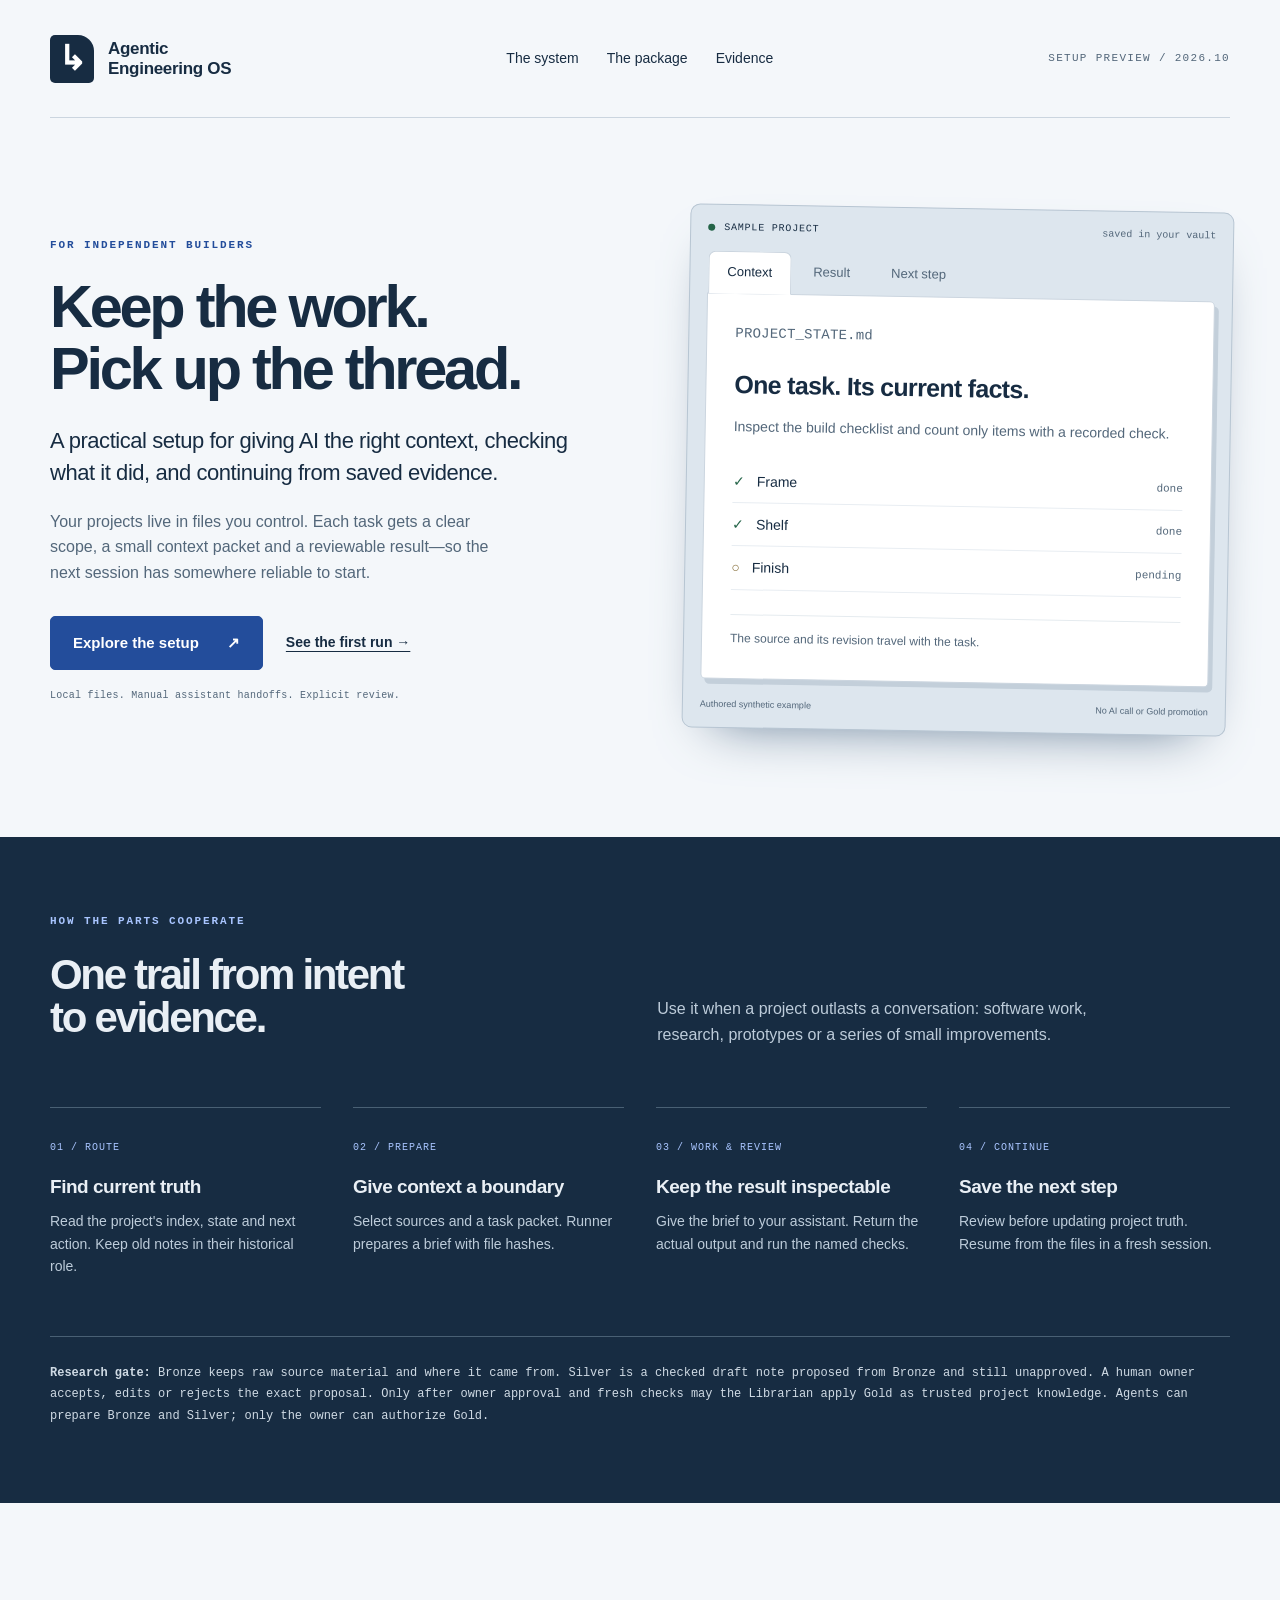
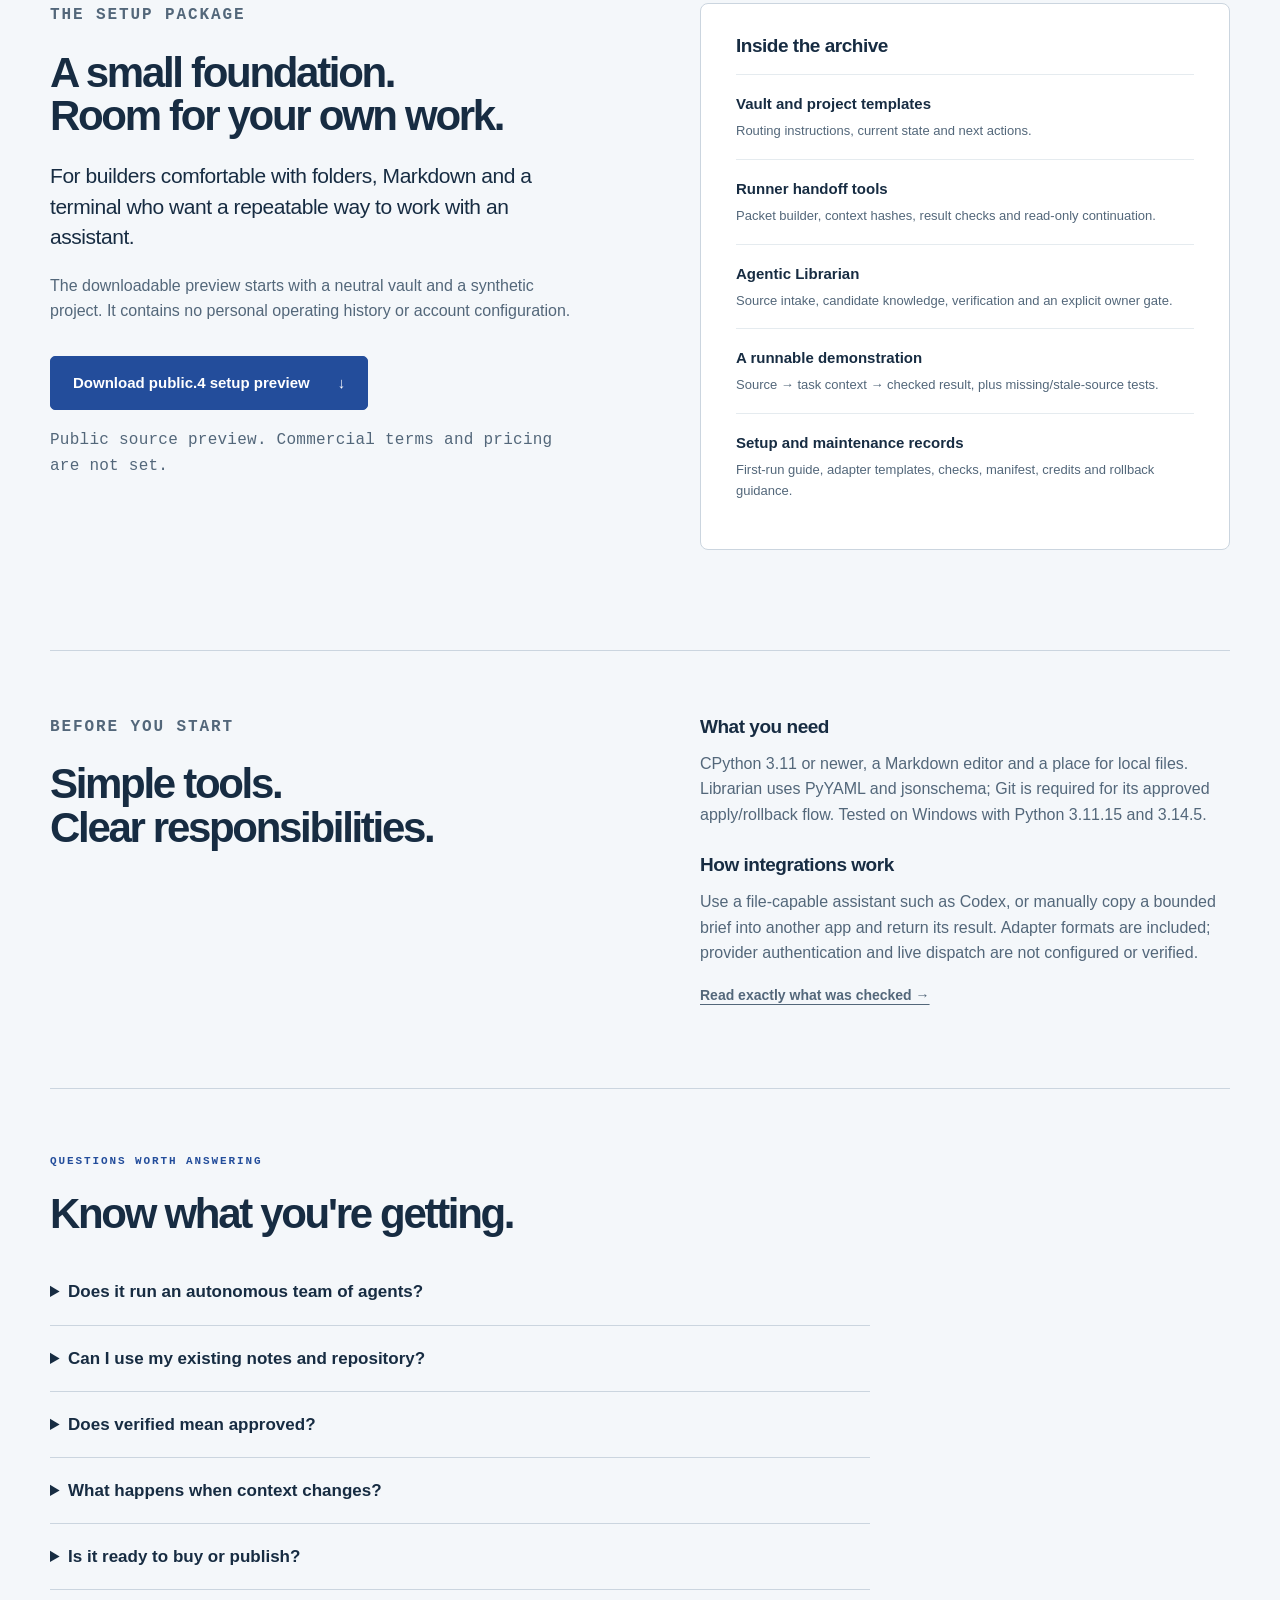
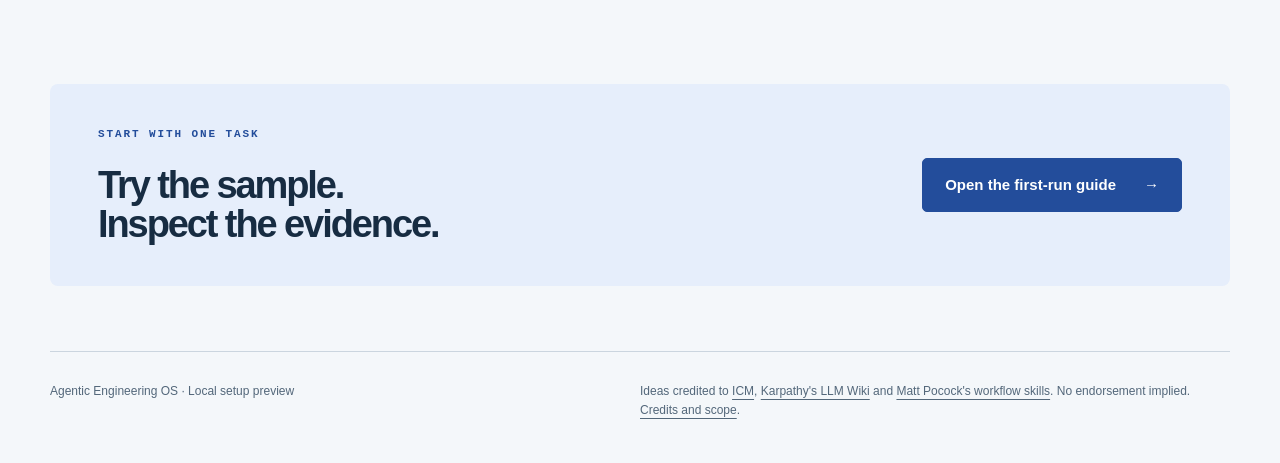
==== commit f37b5eb6: "Publish public.4 Python 3.11 compatibility preview from public.3" ====
--- a/site/index.html
+++ b/site/index.html
@@ -13,9 +13,9 @@
   <div id="next" role="tabpanel" aria-labelledby="tab-next" hidden><p class="file">worker_result.json</p><h2>A clear place to continue.</h2><p>Review the remaining item and the pending knowledge proposal. Keep the old source and result intact.</p><div class="status neutral">Owner decision: pending</div><p class="note">A fresh review checks current source bytes. Missing or changed evidence is called out before continuing.</p></div>
  </div><div class="preview-bottom"><span>Authored synthetic example</span><span>No AI call or Gold promotion</span></div></div>
 </section>
-<section class="band" id="system"><div class="wrap"><div class="section-intro"><p class="eyebrow">HOW THE PARTS COOPERATE</p><h2>One trail from intent<br>to evidence.</h2><p>Use it when a project outlasts a conversation: software work, research, prototypes or a series of small improvements.</p></div><ol class="flow"><li><span>01 / ROUTE</span><h3>Find current truth</h3><p>Read the project's index, state and next action. Keep old notes in their historical role.</p></li><li><span>02 / PREPARE</span><h3>Give context a boundary</h3><p>Select sources and a task packet. Runner prepares a brief with file hashes.</p></li><li><span>03 / WORK & REVIEW</span><h3>Keep the result inspectable</h3><p>Give the brief to your assistant. Return the actual output and run the named checks.</p></li><li><span>04 / CONTINUE</span><h3>Save the next step</h3><p>Review before updating project truth. Resume from the files in a fresh session.</p></li></ol><p class="band-note">Research has its own gate: source → Bronze evidence → Silver proposal → owner decision → Gold knowledge.</p></div></section>
-<section class="wrap offer" id="package"><div><p class="eyebrow">THE SETUP PACKAGE</p><h2>A small foundation.<br>Room for your own work.</h2><p class="lead small">For builders comfortable with folders, Markdown and a terminal who want a repeatable way to work with an assistant.</p><p>The downloadable preview starts with a neutral vault and a synthetic project. It contains no personal operating history or account configuration.</p><a class="button" href="downloads/agentic-engineering-os-2026.10.09-public.2.zip" download>Download setup preview <span aria-hidden="true">↓</span></a><p class="caption">Historical public.2 download. Its bundled FIRST_RUN has a known output-path defect; use the <a href="first-run.html">corrected first-run guide</a>. The repaired public.4 candidate remains unpublished. Commercial terms and pricing are not set.</p></div><div class="contents"><h3>Inside the archive</h3><ul><li><strong>Vault and project templates</strong><span>Routing instructions, current state and next actions.</span></li><li><strong>Runner handoff tools</strong><span>Packet builder, context hashes, result checks and read-only continuation.</span></li><li><strong>Agentic Librarian</strong><span>Source intake, candidate knowledge, verification and an explicit owner gate.</span></li><li><strong>A runnable demonstration</strong><span>Source → task context → checked result, plus missing/stale-source tests.</span></li><li><strong>Setup and maintenance records</strong><span>First-run guide, adapter templates, checks, manifest, credits and rollback guidance.</span></li></ul></div></section>
-<section class="wrap requirements"><div><p class="eyebrow">BEFORE YOU START</p><h2>Simple tools.<br>Clear responsibilities.</h2></div><div><h3>What you need</h3><p>CPython 3.14.5, a Markdown editor and a place for local files. Librarian uses PyYAML and jsonschema; Git is required for its approved apply/rollback flow. Windows with Python 3.14.5 is the tested setup.</p><h3>How integrations work</h3><p>Use a file-capable assistant such as Codex, or manually copy a bounded brief into another app and return its result. Adapter formats are included; provider authentication and live dispatch are not configured or verified.</p><p><a class="text-link" href="verification.html">Read exactly what was checked →</a></p></div></section>
+<section class="band" id="system"><div class="wrap"><div class="section-intro"><p class="eyebrow">HOW THE PARTS COOPERATE</p><h2>One trail from intent<br>to evidence.</h2><p>Use it when a project outlasts a conversation: software work, research, prototypes or a series of small improvements.</p></div><ol class="flow"><li><span>01 / ROUTE</span><h3>Find current truth</h3><p>Read the project's index, state and next action. Keep old notes in their historical role.</p></li><li><span>02 / PREPARE</span><h3>Give context a boundary</h3><p>Select sources and a task packet. Runner prepares a brief with file hashes.</p></li><li><span>03 / WORK & REVIEW</span><h3>Keep the result inspectable</h3><p>Give the brief to your assistant. Return the actual output and run the named checks.</p></li><li><span>04 / CONTINUE</span><h3>Save the next step</h3><p>Review before updating project truth. Resume from the files in a fresh session.</p></li></ol><p class="band-note"><strong>Research gate:</strong> Bronze keeps raw source material and where it came from. Silver is a checked draft note proposed from Bronze and still unapproved. A human owner accepts, edits or rejects the exact proposal. Only after owner approval and fresh checks may the Librarian apply Gold as trusted project knowledge. Agents can prepare Bronze and Silver; only the owner can authorize Gold.</p></div></section>
+<section class="wrap offer" id="package"><div><p class="eyebrow">THE SETUP PACKAGE</p><h2>A small foundation.<br>Room for your own work.</h2><p class="lead small">For builders comfortable with folders, Markdown and a terminal who want a repeatable way to work with an assistant.</p><p>The downloadable preview starts with a neutral vault and a synthetic project. It contains no personal operating history or account configuration.</p><a class="button" href="downloads/agentic-engineering-os-2026.10.17-public.4.zip" download>Download public.4 setup preview <span aria-hidden="true">↓</span></a><p class="caption">Public source preview. Commercial terms and pricing are not set.</p></div><div class="contents"><h3>Inside the archive</h3><ul><li><strong>Vault and project templates</strong><span>Routing instructions, current state and next actions.</span></li><li><strong>Runner handoff tools</strong><span>Packet builder, context hashes, result checks and read-only continuation.</span></li><li><strong>Agentic Librarian</strong><span>Source intake, candidate knowledge, verification and an explicit owner gate.</span></li><li><strong>A runnable demonstration</strong><span>Source → task context → checked result, plus missing/stale-source tests.</span></li><li><strong>Setup and maintenance records</strong><span>First-run guide, adapter templates, checks, manifest, credits and rollback guidance.</span></li></ul></div></section>
+<section class="wrap requirements"><div><p class="eyebrow">BEFORE YOU START</p><h2>Simple tools.<br>Clear responsibilities.</h2></div><div><h3>What you need</h3><p>CPython 3.11 or newer, a Markdown editor and a place for local files. Librarian uses PyYAML and jsonschema; Git is required for its approved apply/rollback flow. Tested on Windows with Python 3.11.15 and 3.14.5.</p><h3>How integrations work</h3><p>Use a file-capable assistant such as Codex, or manually copy a bounded brief into another app and return its result. Adapter formats are included; provider authentication and live dispatch are not configured or verified.</p><p><a class="text-link" href="verification.html">Read exactly what was checked →</a></p></div></section>
 <section class="wrap faq"><p class="eyebrow">QUESTIONS WORTH ANSWERING</p><h2>Know what you're getting.</h2><details><summary>Does it run an autonomous team of agents?</summary><p>No. The portable tools prepare and verify files. You or your assistant invoke the work. No model, paid service, scheduler or general worker sandbox is installed.</p></details><details><summary>Can I use my existing notes and repository?</summary><p>Yes. Start beside them, run the sample, and bring across only the templates and tools you choose. Keep project code in its existing repository. Never replace an existing vault wholesale.</p></details><details><summary>Does verified mean approved?</summary><p>No. Mechanical checks, independent review, owner acceptance and release are separate. Librarian proposals remain pending until the owner makes the exact decision.</p></details><details><summary>What happens when context changes?</summary><p>The handoff freshness check refuses changed or missing source files. Preserve the old evidence, inspect the change, and prepare a fresh authorized packet. A missing result is unknown, not proof nothing ran.</p></details><details><summary>Is it ready to buy or publish?</summary><p>This is a tested local setup preview. Pricing, commercial license/distribution terms and any support offer still need an owner decision. No customer outcomes, performance guarantees or live integrations are claimed.</p></details></section>
 <section class="wrap closing"><div><p class="eyebrow">START WITH ONE TASK</p><h2>Try the sample.<br>Inspect the evidence.</h2></div><a class="button" href="first-run.html">Open the first-run guide <span aria-hidden="true">→</span></a></section>
 </main><footer class="wrap"><p>Agentic Engineering OS · Local setup preview</p><p>Ideas credited to <a href="https://arxiv.org/abs/2603.16021v2">ICM</a>, <a href="https://gist.github.com/karpathy/442a6bf555914893e9891c11519de94f">Karpathy's LLM Wiki</a> and <a href="https://github.com/mattpocock/skills">Matt Pocock's workflow skills</a>. No endorsement implied. <a href="sources.html">Credits and scope</a>.</p></footer><script src="preview.js"></script>
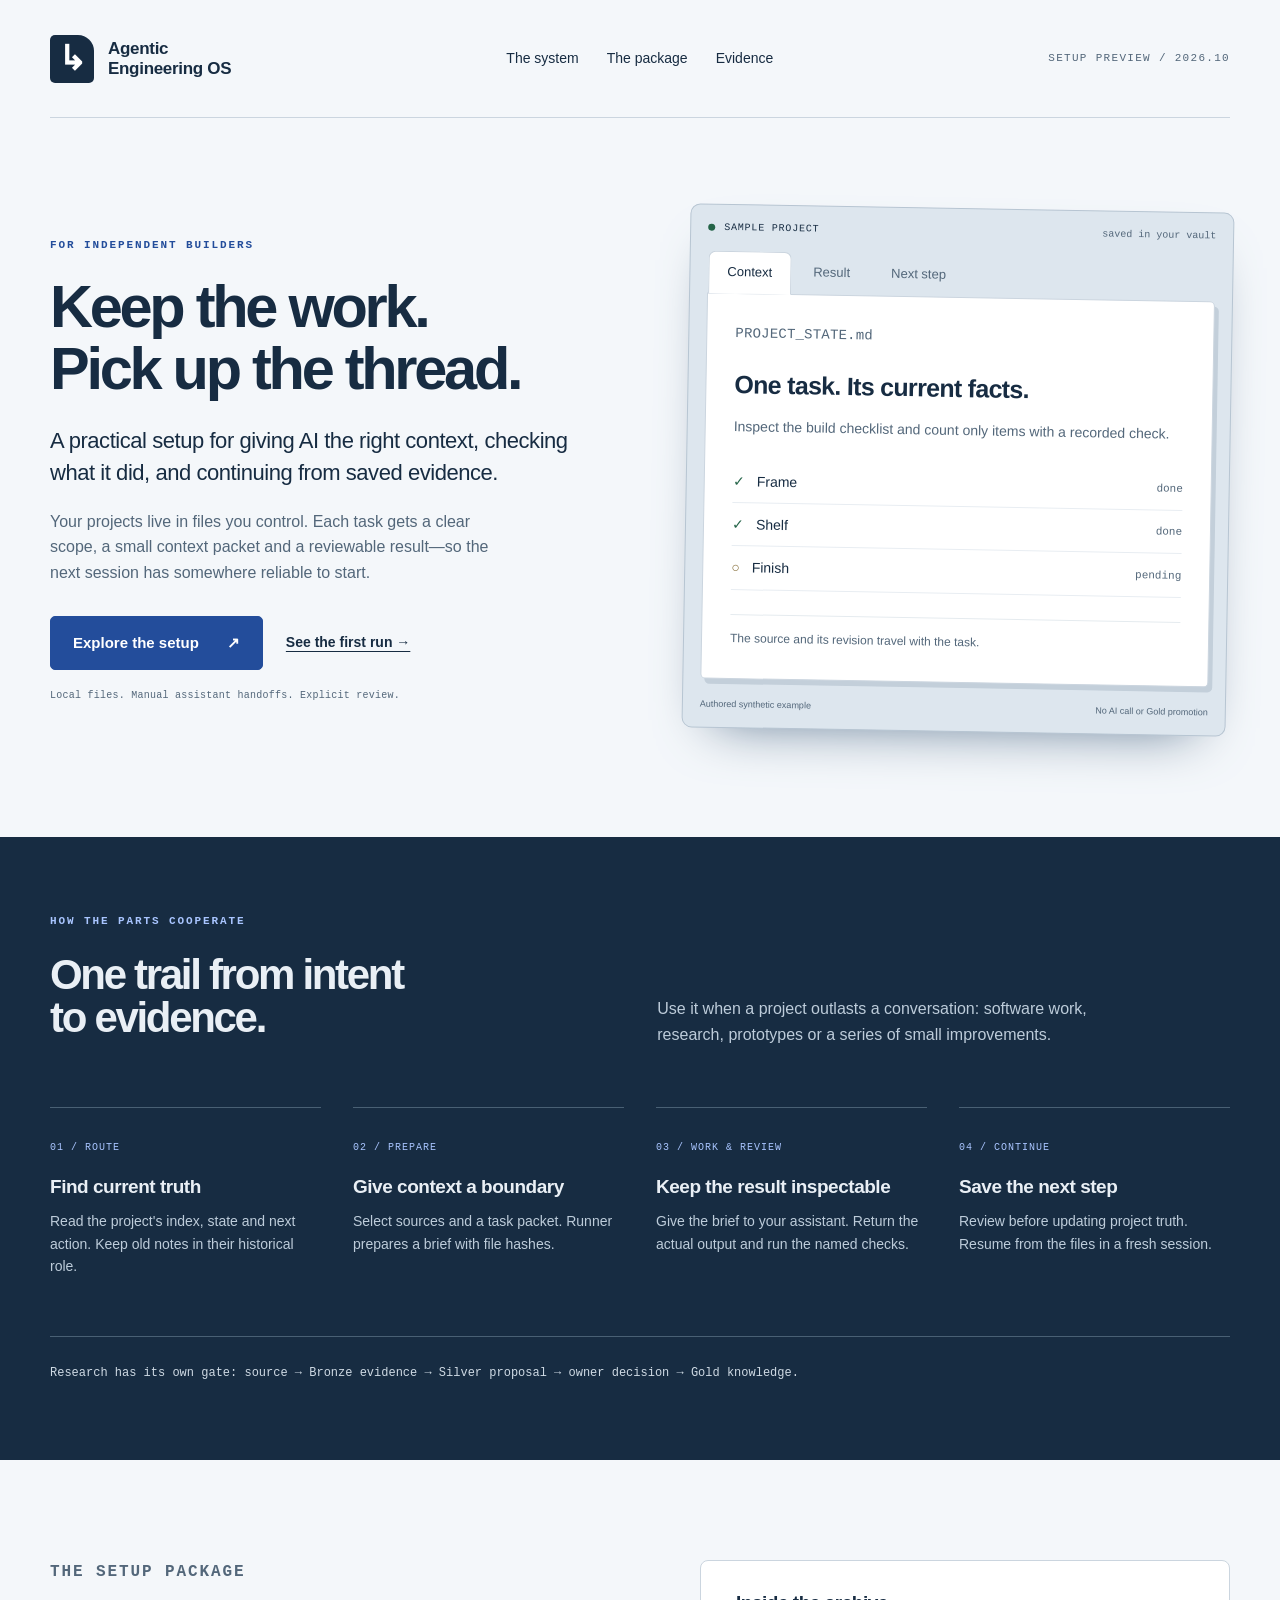
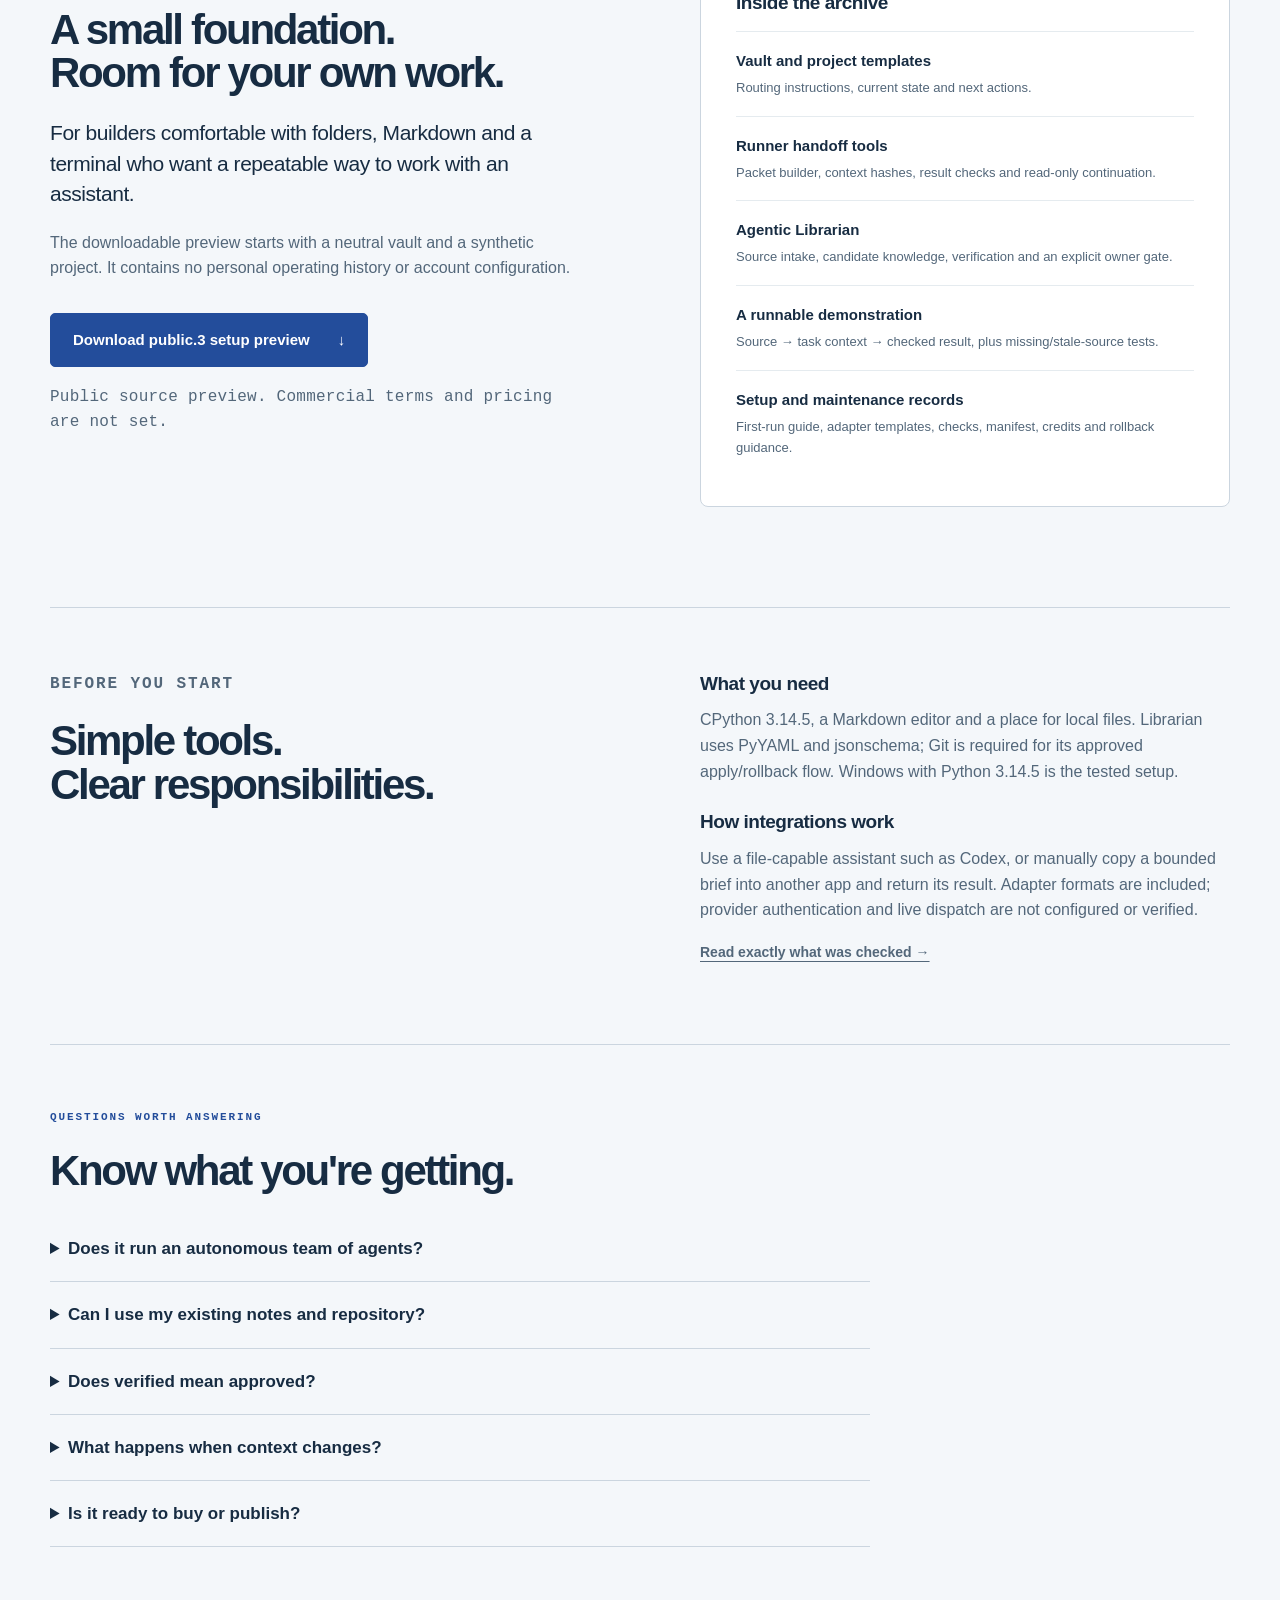
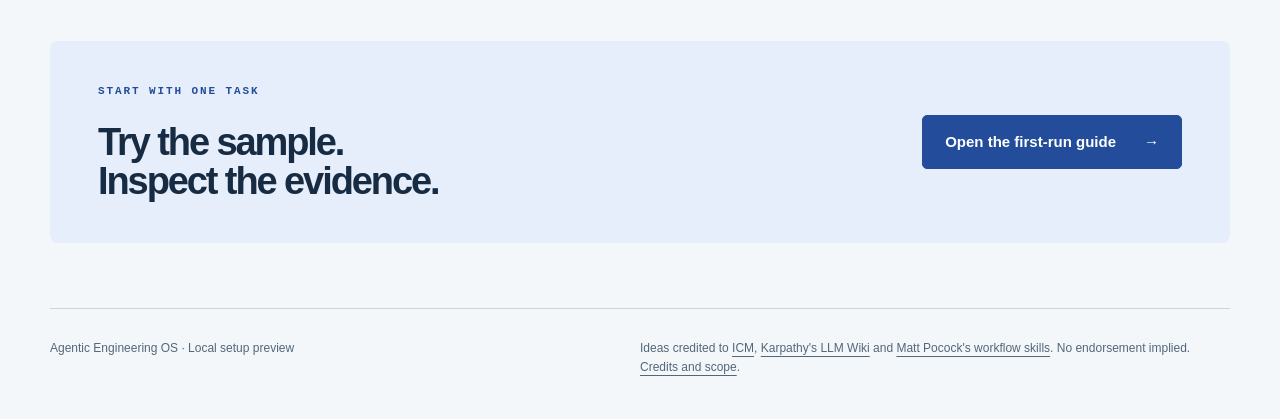
==== commit 306efab4: "Save in-progress work: public.3 first-run build and qualification tooling (superseded by public.4) C" ====
--- a/site/index.html
+++ b/site/index.html
@@ -13,9 +13,9 @@
   <div id="next" role="tabpanel" aria-labelledby="tab-next" hidden><p class="file">worker_result.json</p><h2>A clear place to continue.</h2><p>Review the remaining item and the pending knowledge proposal. Keep the old source and result intact.</p><div class="status neutral">Owner decision: pending</div><p class="note">A fresh review checks current source bytes. Missing or changed evidence is called out before continuing.</p></div>
  </div><div class="preview-bottom"><span>Authored synthetic example</span><span>No AI call or Gold promotion</span></div></div>
 </section>
-<section class="band" id="system"><div class="wrap"><div class="section-intro"><p class="eyebrow">HOW THE PARTS COOPERATE</p><h2>One trail from intent<br>to evidence.</h2><p>Use it when a project outlasts a conversation: software work, research, prototypes or a series of small improvements.</p></div><ol class="flow"><li><span>01 / ROUTE</span><h3>Find current truth</h3><p>Read the project's index, state and next action. Keep old notes in their historical role.</p></li><li><span>02 / PREPARE</span><h3>Give context a boundary</h3><p>Select sources and a task packet. Runner prepares a brief with file hashes.</p></li><li><span>03 / WORK & REVIEW</span><h3>Keep the result inspectable</h3><p>Give the brief to your assistant. Return the actual output and run the named checks.</p></li><li><span>04 / CONTINUE</span><h3>Save the next step</h3><p>Review before updating project truth. Resume from the files in a fresh session.</p></li></ol><p class="band-note"><strong>Research gate:</strong> Bronze keeps raw source material and where it came from. Silver is a checked draft note proposed from Bronze and still unapproved. A human owner accepts, edits or rejects the exact proposal. Only after owner approval and fresh checks may the Librarian apply Gold as trusted project knowledge. Agents can prepare Bronze and Silver; only the owner can authorize Gold.</p></div></section>
-<section class="wrap offer" id="package"><div><p class="eyebrow">THE SETUP PACKAGE</p><h2>A small foundation.<br>Room for your own work.</h2><p class="lead small">For builders comfortable with folders, Markdown and a terminal who want a repeatable way to work with an assistant.</p><p>The downloadable preview starts with a neutral vault and a synthetic project. It contains no personal operating history or account configuration.</p><a class="button" href="downloads/agentic-engineering-os-2026.10.17-public.4.zip" download>Download public.4 setup preview <span aria-hidden="true">↓</span></a><p class="caption">Public source preview. Commercial terms and pricing are not set.</p></div><div class="contents"><h3>Inside the archive</h3><ul><li><strong>Vault and project templates</strong><span>Routing instructions, current state and next actions.</span></li><li><strong>Runner handoff tools</strong><span>Packet builder, context hashes, result checks and read-only continuation.</span></li><li><strong>Agentic Librarian</strong><span>Source intake, candidate knowledge, verification and an explicit owner gate.</span></li><li><strong>A runnable demonstration</strong><span>Source → task context → checked result, plus missing/stale-source tests.</span></li><li><strong>Setup and maintenance records</strong><span>First-run guide, adapter templates, checks, manifest, credits and rollback guidance.</span></li></ul></div></section>
-<section class="wrap requirements"><div><p class="eyebrow">BEFORE YOU START</p><h2>Simple tools.<br>Clear responsibilities.</h2></div><div><h3>What you need</h3><p>CPython 3.11 or newer, a Markdown editor and a place for local files. Librarian uses PyYAML and jsonschema; Git is required for its approved apply/rollback flow. Tested on Windows with Python 3.11.15 and 3.14.5.</p><h3>How integrations work</h3><p>Use a file-capable assistant such as Codex, or manually copy a bounded brief into another app and return its result. Adapter formats are included; provider authentication and live dispatch are not configured or verified.</p><p><a class="text-link" href="verification.html">Read exactly what was checked →</a></p></div></section>
+<section class="band" id="system"><div class="wrap"><div class="section-intro"><p class="eyebrow">HOW THE PARTS COOPERATE</p><h2>One trail from intent<br>to evidence.</h2><p>Use it when a project outlasts a conversation: software work, research, prototypes or a series of small improvements.</p></div><ol class="flow"><li><span>01 / ROUTE</span><h3>Find current truth</h3><p>Read the project's index, state and next action. Keep old notes in their historical role.</p></li><li><span>02 / PREPARE</span><h3>Give context a boundary</h3><p>Select sources and a task packet. Runner prepares a brief with file hashes.</p></li><li><span>03 / WORK & REVIEW</span><h3>Keep the result inspectable</h3><p>Give the brief to your assistant. Return the actual output and run the named checks.</p></li><li><span>04 / CONTINUE</span><h3>Save the next step</h3><p>Review before updating project truth. Resume from the files in a fresh session.</p></li></ol><p class="band-note">Research has its own gate: source → Bronze evidence → Silver proposal → owner decision → Gold knowledge.</p></div></section>
+<section class="wrap offer" id="package"><div><p class="eyebrow">THE SETUP PACKAGE</p><h2>A small foundation.<br>Room for your own work.</h2><p class="lead small">For builders comfortable with folders, Markdown and a terminal who want a repeatable way to work with an assistant.</p><p>The downloadable preview starts with a neutral vault and a synthetic project. It contains no personal operating history or account configuration.</p><a class="button" href="downloads/agentic-engineering-os-2026.10.09-public.3.zip" download>Download public.3 setup preview <span aria-hidden="true">↓</span></a><p class="caption">Public source preview. Commercial terms and pricing are not set.</p></div><div class="contents"><h3>Inside the archive</h3><ul><li><strong>Vault and project templates</strong><span>Routing instructions, current state and next actions.</span></li><li><strong>Runner handoff tools</strong><span>Packet builder, context hashes, result checks and read-only continuation.</span></li><li><strong>Agentic Librarian</strong><span>Source intake, candidate knowledge, verification and an explicit owner gate.</span></li><li><strong>A runnable demonstration</strong><span>Source → task context → checked result, plus missing/stale-source tests.</span></li><li><strong>Setup and maintenance records</strong><span>First-run guide, adapter templates, checks, manifest, credits and rollback guidance.</span></li></ul></div></section>
+<section class="wrap requirements"><div><p class="eyebrow">BEFORE YOU START</p><h2>Simple tools.<br>Clear responsibilities.</h2></div><div><h3>What you need</h3><p>CPython 3.14.5, a Markdown editor and a place for local files. Librarian uses PyYAML and jsonschema; Git is required for its approved apply/rollback flow. Windows with Python 3.14.5 is the tested setup.</p><h3>How integrations work</h3><p>Use a file-capable assistant such as Codex, or manually copy a bounded brief into another app and return its result. Adapter formats are included; provider authentication and live dispatch are not configured or verified.</p><p><a class="text-link" href="verification.html">Read exactly what was checked →</a></p></div></section>
 <section class="wrap faq"><p class="eyebrow">QUESTIONS WORTH ANSWERING</p><h2>Know what you're getting.</h2><details><summary>Does it run an autonomous team of agents?</summary><p>No. The portable tools prepare and verify files. You or your assistant invoke the work. No model, paid service, scheduler or general worker sandbox is installed.</p></details><details><summary>Can I use my existing notes and repository?</summary><p>Yes. Start beside them, run the sample, and bring across only the templates and tools you choose. Keep project code in its existing repository. Never replace an existing vault wholesale.</p></details><details><summary>Does verified mean approved?</summary><p>No. Mechanical checks, independent review, owner acceptance and release are separate. Librarian proposals remain pending until the owner makes the exact decision.</p></details><details><summary>What happens when context changes?</summary><p>The handoff freshness check refuses changed or missing source files. Preserve the old evidence, inspect the change, and prepare a fresh authorized packet. A missing result is unknown, not proof nothing ran.</p></details><details><summary>Is it ready to buy or publish?</summary><p>This is a tested local setup preview. Pricing, commercial license/distribution terms and any support offer still need an owner decision. No customer outcomes, performance guarantees or live integrations are claimed.</p></details></section>
 <section class="wrap closing"><div><p class="eyebrow">START WITH ONE TASK</p><h2>Try the sample.<br>Inspect the evidence.</h2></div><a class="button" href="first-run.html">Open the first-run guide <span aria-hidden="true">→</span></a></section>
 </main><footer class="wrap"><p>Agentic Engineering OS · Local setup preview</p><p>Ideas credited to <a href="https://arxiv.org/abs/2603.16021v2">ICM</a>, <a href="https://gist.github.com/karpathy/442a6bf555914893e9891c11519de94f">Karpathy's LLM Wiki</a> and <a href="https://github.com/mattpocock/skills">Matt Pocock's workflow skills</a>. No endorsement implied. <a href="sources.html">Credits and scope</a>.</p></footer><script src="preview.js"></script>
